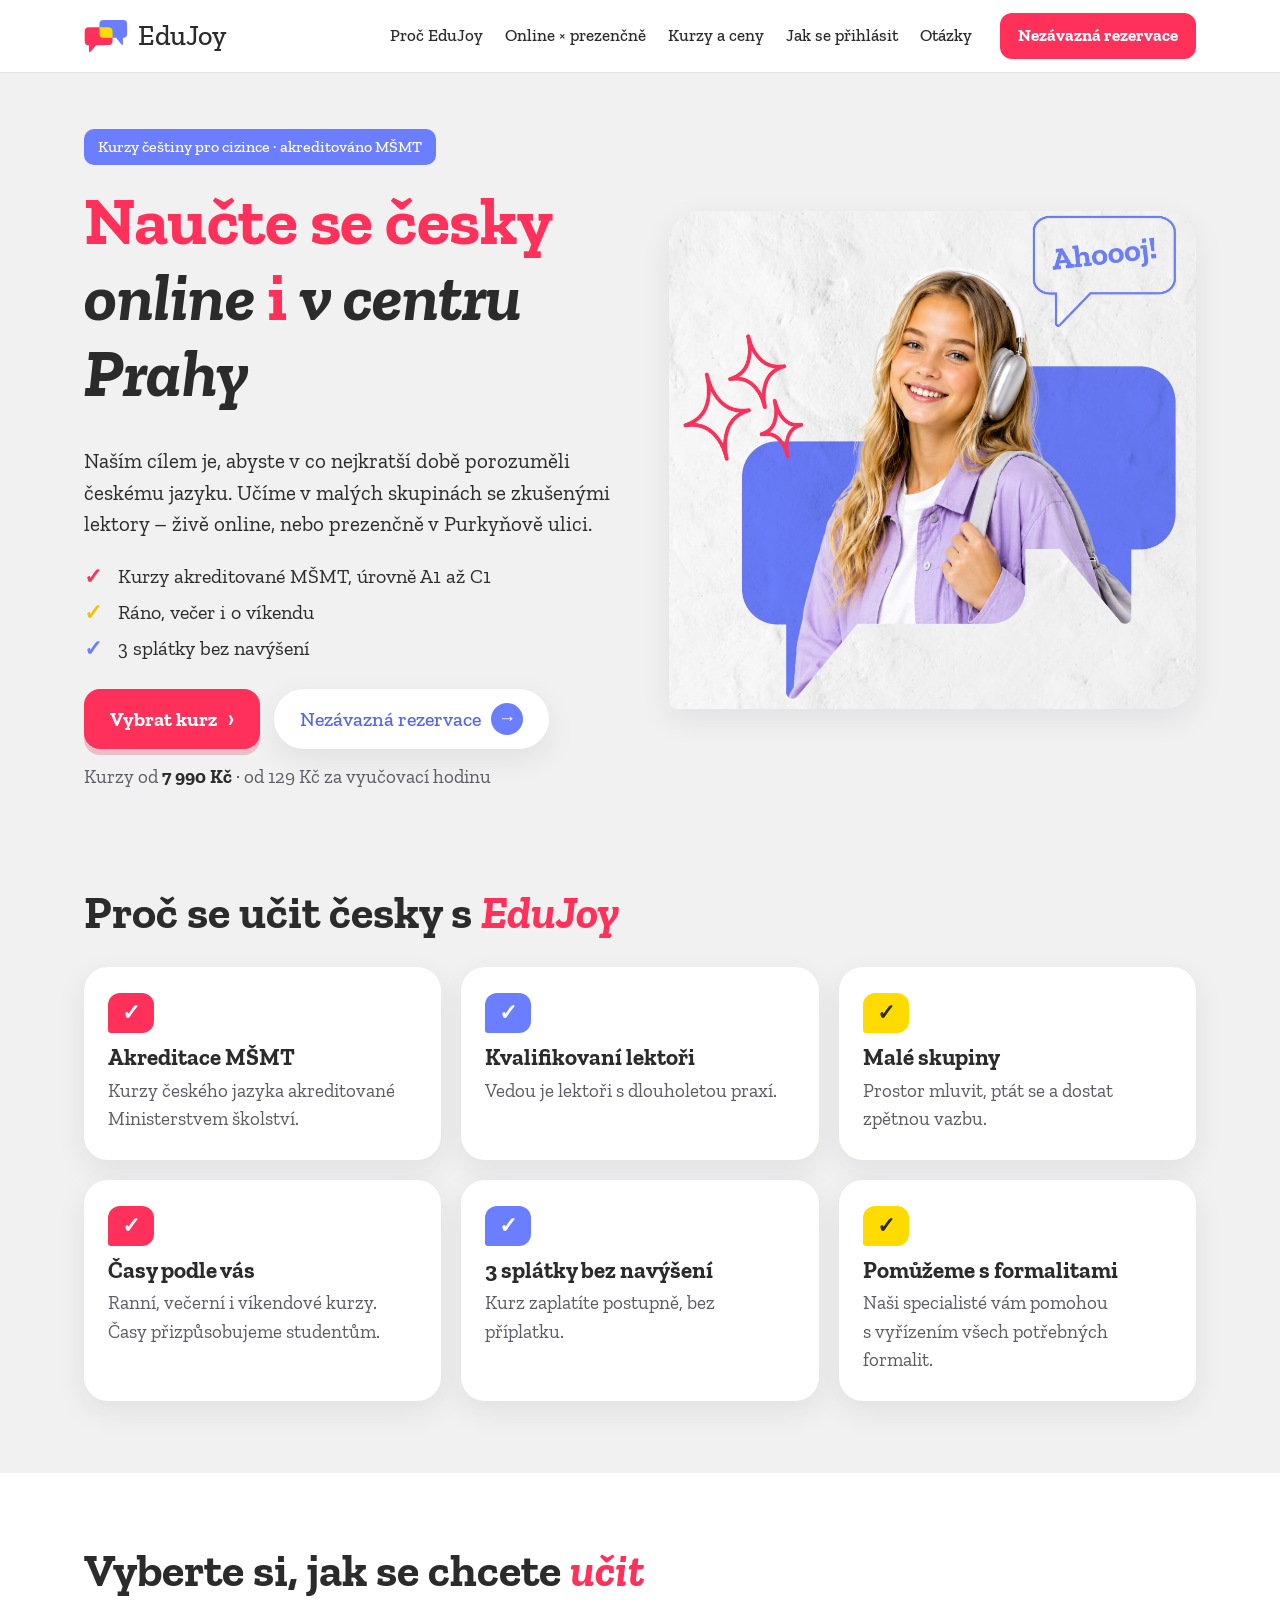
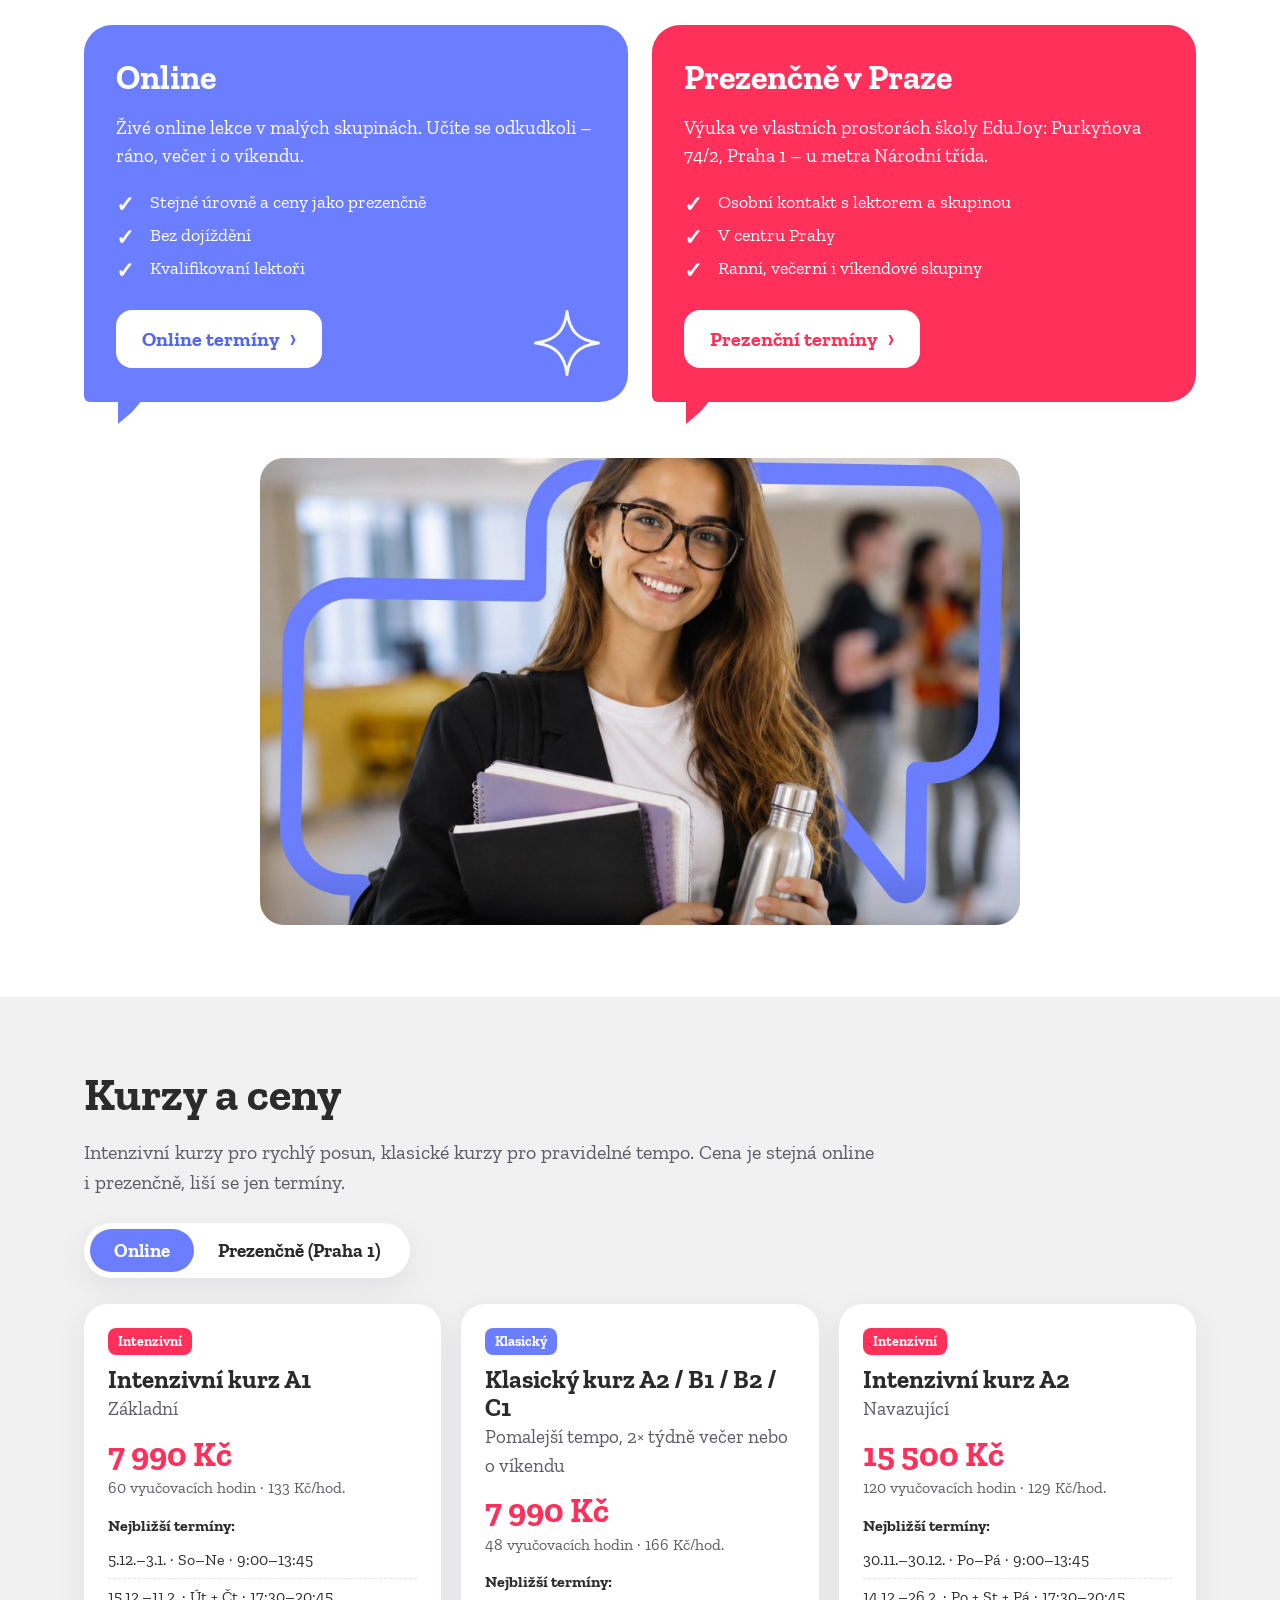
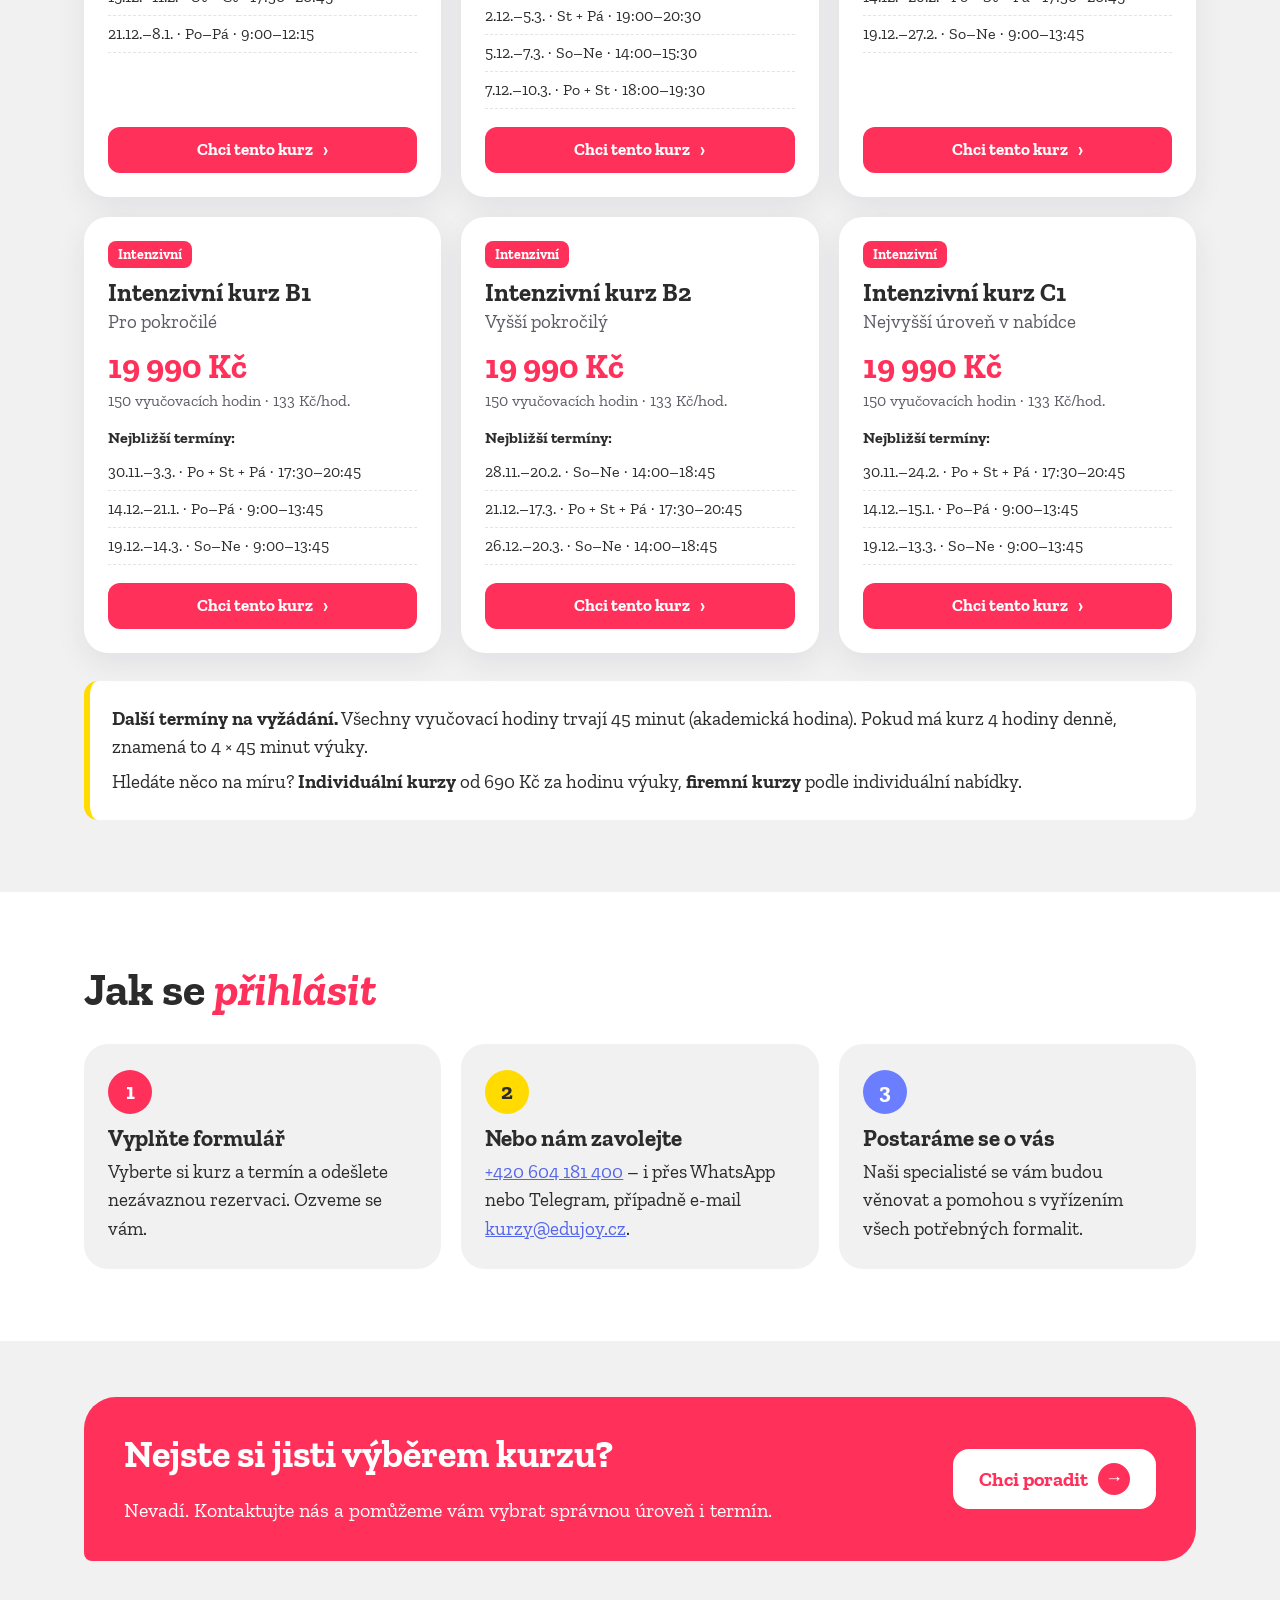
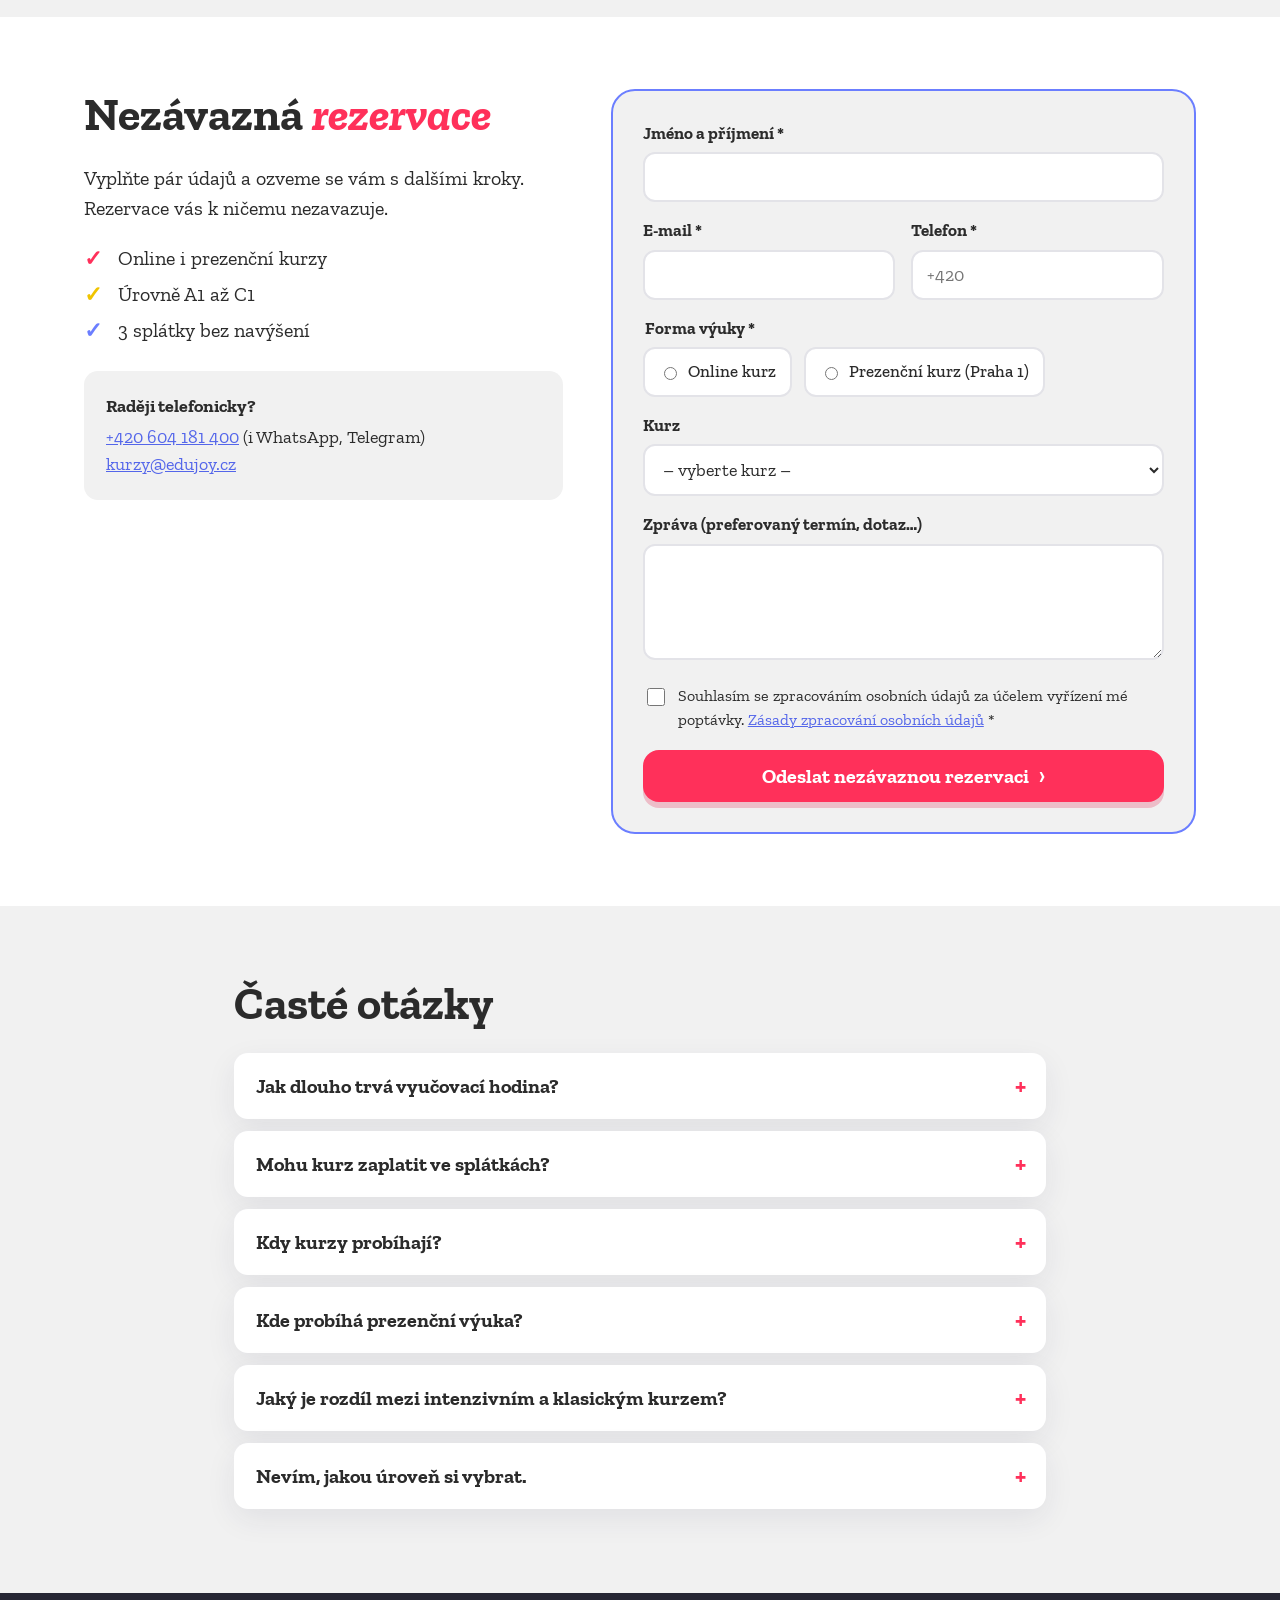
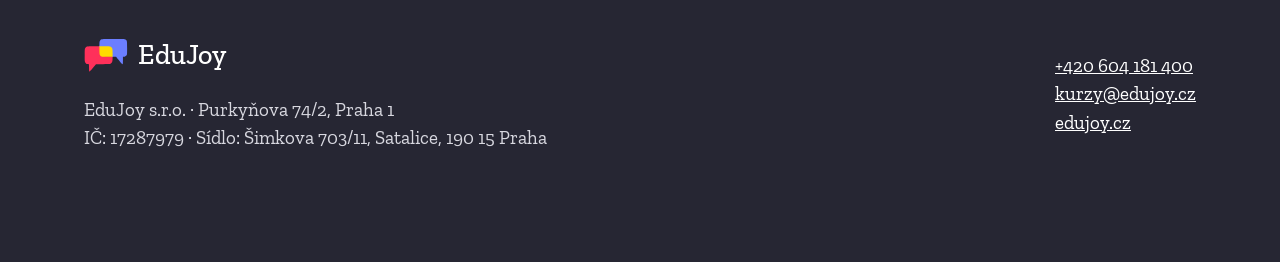
==== index.html @ 68b3cf66 "EduJoy landing page" ====
<!DOCTYPE html>
<html lang="cs">
<head>
<meta charset="utf-8">
<meta name="viewport" content="width=device-width, initial-scale=1">
<title>Kurzy češtiny online i prezenčně v Praze | EduJoy</title>
<meta name="description" content="Placené kurzy českého jazyka pro cizince akreditované MŠMT – online i prezenčně v centru Prahy. Malé skupiny, zkušení lektoři, 3 splátky bez navýšení.">
<link rel="icon" href="assets/img/logo-icon.svg" type="image/svg+xml">
<link rel="stylesheet" href="assets/fonts.css">
<link rel="stylesheet" href="assets/style.css">
</head>
<body>

<header class="header">
  <div class="wrap header__in">
    <a class="logo" href="#top" aria-label="EduJoy – úvod"><img src="assets/img/logo-icon.svg" alt="" width="44" height="36"><span>EduJoy</span></a>
    <nav class="nav" aria-label="Hlavní navigace">
      <a href="#proc">Proč EduJoy</a>
      <a href="#forma">Online × prezenčně</a>
      <a href="#kurzy">Kurzy a ceny</a>
      <a href="#jak">Jak se přihlásit</a>
      <a href="#faq">Otázky</a>
    </nav>
    <a class="btn btn--header" href="#prihlaska">Nezávazná rezervace</a>
  </div>
</header>

<main id="top">
<!-- HERO -->
<section class="hero">
  <div class="wrap hero__in">
    <div class="hero__text">
      <p class="eyebrow">Kurzy češtiny pro cizince · akreditováno MŠMT</p>
      <h1>Naučte se česky <em>online</em> i&nbsp;<em>v&nbsp;centru Prahy</em></h1>
      <p class="lead">Naším cílem je, abyste v&nbsp;co nejkratší době porozuměli českému jazyku. Učíme v&nbsp;malých skupinách se zkušenými lektory – živě online, nebo prezenčně v&nbsp;Purkyňově ulici.</p>
      <ul class="checks">
        <li class="c-red">Kurzy akreditované MŠMT, úrovně A1 až C1</li>
        <li class="c-yellow">Ráno, večer i o víkendu</li>
        <li class="c-blue">3 splátky bez navýšení</li>
      </ul>
      <div class="hero__cta">
        <a class="btn" href="#kurzy">Vybrat kurz <span class="arrow">›</span></a>
        <a class="btn btn--ghost" href="#prihlaska">Nezávazná rezervace <span class="arrow-circle">→</span></a>
      </div>
      <p class="hero__price">Kurzy od <strong>7 990 Kč</strong> · od 129 Kč za vyučovací hodinu</p>
    </div>
    <div class="hero__visual">
      <img src="assets/img/hero-ahoj.jpg" alt="Studentka se sluchátky a bublina s nápisem Ahoooj!" width="1010" height="860">
    </div>
  </div>
</section>

<!-- USP -->
<section id="proc" class="section">
  <div class="wrap">
    <h2 class="h2">Proč se učit česky s&nbsp;<em>EduJoy</em></h2>
    <div class="usp">
      <div class="usp__item"><span class="usp__ico ico-red">✓</span><h3>Akreditace MŠMT</h3><p>Kurzy českého jazyka akreditované Ministerstvem školství.</p></div>
      <div class="usp__item"><span class="usp__ico ico-blue">✓</span><h3>Kvalifikovaní lektoři</h3><p>Vedou je lektoři s&nbsp;dlouholetou praxí.</p></div>
      <div class="usp__item"><span class="usp__ico ico-yellow">✓</span><h3>Malé skupiny</h3><p>Prostor mluvit, ptát se a&nbsp;dostat zpětnou vazbu.</p></div>
      <div class="usp__item"><span class="usp__ico ico-red">✓</span><h3>Časy podle vás</h3><p>Ranní, večerní i víkendové kurzy. Časy přizpůsobujeme studentům.</p></div>
      <div class="usp__item"><span class="usp__ico ico-blue">✓</span><h3>3 splátky bez navýšení</h3><p>Kurz zaplatíte postupně, bez příplatku.</p></div>
      <div class="usp__item"><span class="usp__ico ico-yellow">✓</span><h3>Pomůžeme s&nbsp;formalitami</h3><p>Naši specialisté vám pomohou s&nbsp;vyřízením všech potřebných formalit.</p></div>
    </div>
  </div>
</section>

<!-- FORMA -->
<section id="forma" class="section section--white">
  <div class="wrap">
    <h2 class="h2">Vyberte si, jak se chcete <em>učit</em></h2>
    <div class="formats">
      <div class="format format--blue">
        <img class="sparkle" src="assets/img/sparkle.svg" alt="">
        <h3>Online</h3>
        <p>Živé online lekce v&nbsp;malých skupinách. Učíte se odkudkoli – ráno, večer i&nbsp;o&nbsp;víkendu.</p>
        <ul class="checks checks--light">
          <li>Stejné úrovně a ceny jako prezenčně</li>
          <li>Bez dojíždění</li>
          <li>Kvalifikovaní lektoři</li>
        </ul>
        <a class="btn btn--white" href="#kurzy" data-tab="online">Online termíny <span class="arrow">›</span></a>
      </div>
      <div class="format format--red">
        <h3>Prezenčně v&nbsp;Praze</h3>
        <p>Výuka ve vlastních prostorách školy EduJoy: Purkyňova 74/2, Praha 1 – u&nbsp;metra Národní třída.</p>
        <ul class="checks checks--light">
          <li>Osobní kontakt s&nbsp;lektorem a&nbsp;skupinou</li>
          <li>V&nbsp;centru Prahy</li>
          <li>Ranní, večerní i víkendové skupiny</li>
        </ul>
        <a class="btn btn--white btn--white-red" href="#kurzy" data-tab="prezencni">Prezenční termíny <span class="arrow">›</span></a>
      </div>
    </div>
    <figure class="student">
      <img src="assets/img/student.jpg" alt="Usměvavá studentka s&nbsp;knihami" width="1000" height="615" loading="lazy">
    </figure>
  </div>
</section>

<!-- KURZY -->
<section id="kurzy" class="section">
  <div class="wrap">
    <h2 class="h2">Kurzy a ceny</h2>
    <p class="section__lead">Intenzivní kurzy pro rychlý posun, klasické kurzy pro pravidelné tempo. Cena je stejná online i&nbsp;prezenčně, liší se jen termíny.</p>
    <div class="tabs" role="tablist" aria-label="Forma výuky">
      <button class="tab is-active" role="tab" aria-selected="true" aria-controls="panel-online" id="tab-online" data-tab="online">Online</button>
      <button class="tab" role="tab" aria-selected="false" aria-controls="panel-prezencni" id="tab-prezencni" data-tab="prezencni">Prezenčně (Praha 1)</button>
    </div>
    <div class="panel" id="panel-online" role="tabpanel" aria-labelledby="tab-online">
      <h3 class="panel__title">Online kurzy</h3>
      <div class="courses">
<article class="course">
  <span class="tag tag--red">Intenzivní</span><h3>Intenzivní kurz A1</h3><p class="course__sub">Základní</p>
  <p class="course__price"><strong>7 990 Kč</strong> <span>60 vyučovacích hodin · 133 Kč/hod.</span></p>
  <p class="course__label">Nejbližší termíny:</p><ul class="dates"><li>5.12.–3.1. · So–Ne · 9:00–13:45</li><li>15.12.–11.2. · Út + Čt · 17:30–20:45</li><li>21.12.–8.1. · Po–Pá · 9:00–12:15</li></ul>
  <a class="btn btn--small" href="#prihlaska" data-course="Intenzivní kurz A1 (online)" data-format="online">Chci tento kurz <span class="arrow">›</span></a>
</article>
<article class="course">
  <span class="tag tag--blue">Klasický</span><h3>Klasický kurz A2 / B1 / B2 / C1</h3><p class="course__sub">Pomalejší tempo, 2× týdně večer nebo o víkendu</p>
  <p class="course__price"><strong>7 990 Kč</strong> <span>48 vyučovacích hodin · 166 Kč/hod.</span></p>
  <p class="course__label">Nejbližší termíny:</p><ul class="dates"><li>2.12.–5.3. · St + Pá · 19:00–20:30</li><li>5.12.–7.3. · So–Ne · 14:00–15:30</li><li>7.12.–10.3. · Po + St · 18:00–19:30</li></ul>
  <a class="btn btn--small" href="#prihlaska" data-course="Klasický kurz A2 / B1 / B2 / C1 (online)" data-format="online">Chci tento kurz <span class="arrow">›</span></a>
</article>
<article class="course">
  <span class="tag tag--red">Intenzivní</span><h3>Intenzivní kurz A2</h3><p class="course__sub">Navazující</p>
  <p class="course__price"><strong>15 500 Kč</strong> <span>120 vyučovacích hodin · 129 Kč/hod.</span></p>
  <p class="course__label">Nejbližší termíny:</p><ul class="dates"><li>30.11.–30.12. · Po–Pá · 9:00–13:45</li><li>14.12.–26.2. · Po + St + Pá · 17:30–20:45</li><li>19.12.–27.2. · So–Ne · 9:00–13:45</li></ul>
  <a class="btn btn--small" href="#prihlaska" data-course="Intenzivní kurz A2 (online)" data-format="online">Chci tento kurz <span class="arrow">›</span></a>
</article>
<article class="course">
  <span class="tag tag--red">Intenzivní</span><h3>Intenzivní kurz B1</h3><p class="course__sub">Pro pokročilé</p>
  <p class="course__price"><strong>19 990 Kč</strong> <span>150 vyučovacích hodin · 133 Kč/hod.</span></p>
  <p class="course__label">Nejbližší termíny:</p><ul class="dates"><li>30.11.–3.3. · Po + St + Pá · 17:30–20:45</li><li>14.12.–21.1. · Po–Pá · 9:00–13:45</li><li>19.12.–14.3. · So–Ne · 9:00–13:45</li></ul>
  <a class="btn btn--small" href="#prihlaska" data-course="Intenzivní kurz B1 (online)" data-format="online">Chci tento kurz <span class="arrow">›</span></a>
</article>
<article class="course">
  <span class="tag tag--red">Intenzivní</span><h3>Intenzivní kurz B2</h3><p class="course__sub">Vyšší pokročilý</p>
  <p class="course__price"><strong>19 990 Kč</strong> <span>150 vyučovacích hodin · 133 Kč/hod.</span></p>
  <p class="course__label">Nejbližší termíny:</p><ul class="dates"><li>28.11.–20.2. · So–Ne · 14:00–18:45</li><li>21.12.–17.3. · Po + St + Pá · 17:30–20:45</li><li>26.12.–20.3. · So–Ne · 14:00–18:45</li></ul>
  <a class="btn btn--small" href="#prihlaska" data-course="Intenzivní kurz B2 (online)" data-format="online">Chci tento kurz <span class="arrow">›</span></a>
</article>
<article class="course">
  <span class="tag tag--red">Intenzivní</span><h3>Intenzivní kurz C1</h3><p class="course__sub">Nejvyšší úroveň v nabídce</p>
  <p class="course__price"><strong>19 990 Kč</strong> <span>150 vyučovacích hodin · 133 Kč/hod.</span></p>
  <p class="course__label">Nejbližší termíny:</p><ul class="dates"><li>30.11.–24.2. · Po + St + Pá · 17:30–20:45</li><li>14.12.–15.1. · Po–Pá · 9:00–13:45</li><li>19.12.–13.3. · So–Ne · 9:00–13:45</li></ul>
  <a class="btn btn--small" href="#prihlaska" data-course="Intenzivní kurz C1 (online)" data-format="online">Chci tento kurz <span class="arrow">›</span></a>
</article>
      </div>
    </div>
    <div class="panel" id="panel-prezencni" role="tabpanel" aria-labelledby="tab-prezencni">
      <h3 class="panel__title">Prezenční kurzy · Purkyňova 74/2, Praha 1</h3>
      <div class="courses">
<article class="course">
  <span class="tag tag--red">Intenzivní</span><h3>Intenzivní kurz A1</h3><p class="course__sub">Základní</p>
  <p class="course__price"><strong>7 990 Kč</strong> <span>60 vyučovacích hodin · 133 Kč/hod.</span></p>
  <p class="course__label">Nejbližší termíny:</p><ul class="dates"><li>5.12.–3.1. · So–Ne · 9:00–13:45</li><li>15.12.–9.2. · Út + Čt · 17:30–20:45</li><li>21.12.–8.1. · Po–Pá · 9:00–12:15</li></ul>
  <a class="btn btn--small" href="#prihlaska" data-course="Intenzivní kurz A1 (prezenčně)" data-format="prezencni">Chci tento kurz <span class="arrow">›</span></a>
</article>
<article class="course">
  <span class="tag tag--blue">Klasický</span><h3>Klasický kurz A2 / B1 / B2 / C1</h3><p class="course__sub">Pomalejší tempo, 2× týdně večer nebo o víkendu</p>
  <p class="course__price"><strong>7 990 Kč</strong> <span>48 vyučovacích hodin · 166 Kč/hod.</span></p>
  <p class="course__label">Nejbližší termíny:</p><ul class="dates"><li>2.12.–5.3. · St + Pá · 19:00–20:30</li><li>5.12.–7.3. · So–Ne · 14:00–15:30</li><li>7.12.–10.3. · Po + St · 18:00–19:30</li></ul>
  <a class="btn btn--small" href="#prihlaska" data-course="Klasický kurz A2 / B1 / B2 / C1 (prezenčně)" data-format="prezencni">Chci tento kurz <span class="arrow">›</span></a>
</article>
<article class="course">
  <span class="tag tag--red">Intenzivní</span><h3>Intenzivní kurz A2</h3><p class="course__sub">Navazující</p>
  <p class="course__price"><strong>15 500 Kč</strong> <span>120 vyučovacích hodin · 129 Kč/hod.</span></p>
  <p class="course__label">Nejbližší termíny:</p><ul class="dates"><li>5.12.–7.2. · So–Ne · 14:00–18:45</li><li>14.12.–13.1. · Po–Pá · 9:00–13:45</li><li>21.12.–3.3. · Po + St + Pá · 17:30–20:45</li></ul>
  <a class="btn btn--small" href="#prihlaska" data-course="Intenzivní kurz A2 (prezenčně)" data-format="prezencni">Chci tento kurz <span class="arrow">›</span></a>
</article>
<article class="course">
  <span class="tag tag--red">Intenzivní</span><h3>Intenzivní kurz B1</h3><p class="course__sub">Pro pokročilé</p>
  <p class="course__price"><strong>19 990 Kč</strong> <span>150 vyučovacích hodin · 133 Kč/hod.</span></p>
  <p class="course__label">Nejbližší termíny:</p><ul class="dates"><li>7.12.–8.3. · Po + St + Pá · 17:30–20:45</li><li>7.12.–13.1. · Po–Pá · 9:00–13:45</li><li>12.12.–6.3. · So–Ne · 14:00–18:45</li></ul>
  <a class="btn btn--small" href="#prihlaska" data-course="Intenzivní kurz B1 (prezenčně)" data-format="prezencni">Chci tento kurz <span class="arrow">›</span></a>
</article>
<article class="course">
  <span class="tag tag--red">Intenzivní</span><h3>Intenzivní kurz B2</h3><p class="course__sub">Vyšší pokročilý</p>
  <p class="course__price"><strong>19 990 Kč</strong> <span>150 vyučovacích hodin · 133 Kč/hod.</span></p>
  <p class="course__label">Nejbližší termíny:</p><ul class="dates"><li>28.11.–20.2. · So–Ne · 14:00–18:45</li><li>21.12.–17.3. · Po + St + Pá · 17:30–20:45</li><li>26.12.–20.3. · So–Ne · 14:00–18:45</li></ul>
  <a class="btn btn--small" href="#prihlaska" data-course="Intenzivní kurz B2 (prezenčně)" data-format="prezencni">Chci tento kurz <span class="arrow">›</span></a>
</article>
<article class="course">
  <span class="tag tag--red">Intenzivní</span><h3>Intenzivní kurz C1</h3><p class="course__sub">Nejvyšší úroveň v nabídce</p>
  <p class="course__price"><strong>19 990 Kč</strong> <span>150 vyučovacích hodin · 133 Kč/hod.</span></p>
  <p class="course__label">Nejbližší termíny:</p><ul class="dates"><li>14.12.–15.1. · Po–Pá · 9:00–13:45</li><li>14.12.–10.3. · Po + St + Pá · 17:30–20:45</li><li>19.12.–13.3. · So–Ne · 14:00–18:45</li></ul>
  <a class="btn btn--small" href="#prihlaska" data-course="Intenzivní kurz C1 (prezenčně)" data-format="prezencni">Chci tento kurz <span class="arrow">›</span></a>
</article>
      </div>
    </div>
    <div class="notes">
      <p><strong>Další termíny na vyžádání.</strong> Všechny vyučovací hodiny trvají 45&nbsp;minut (akademická hodina). Pokud má kurz 4&nbsp;hodiny denně, znamená to 4&nbsp;×&nbsp;45&nbsp;minut výuky.</p>
      <p>Hledáte něco na míru? <strong>Individuální kurzy</strong> od 690&nbsp;Kč za hodinu výuky, <strong>firemní kurzy</strong> podle individuální nabídky.</p>
    </div>
  </div>
</section>

<!-- JAK -->
<section id="jak" class="section section--white">
  <div class="wrap">
    <h2 class="h2">Jak se <em>přihlásit</em></h2>
    <ol class="steps">
      <li><span class="steps__n">1</span><h3>Vyplňte formulář</h3><p>Vyberte si kurz a&nbsp;termín a&nbsp;odešlete nezávaznou rezervaci. Ozveme se vám.</p></li>
      <li><span class="steps__n">2</span><h3>Nebo nám zavolejte</h3><p><a href="tel:+420604181400">+420 604 181 400</a> – i&nbsp;přes WhatsApp nebo Telegram, případně e-mail <a href="mailto:kurzy@edujoy.cz">kurzy@edujoy.cz</a>.</p></li>
      <li><span class="steps__n">3</span><h3>Postaráme se o&nbsp;vás</h3><p>Naši specialisté se vám budou věnovat a&nbsp;pomohou s&nbsp;vyřízením všech potřebných formalit.</p></li>
    </ol>
  </div>
</section>

<!-- CTA BANNER -->
<section class="section cta-band-wrap">
  <div class="wrap">
    <div class="cta-band">
      <div>
        <h2>Nejste si jisti výběrem kurzu?</h2>
        <p>Nevadí. Kontaktujte nás a&nbsp;pomůžeme vám vybrat správnou úroveň i&nbsp;termín.</p>
      </div>
      <a class="btn btn--white btn--white-red" href="#prihlaska">Chci poradit <span class="arrow-circle arrow-circle--red">→</span></a>
    </div>
  </div>
</section>

<!-- FORM -->
<section id="prihlaska" class="section section--white">
  <div class="wrap form-wrap">
    <div class="form-intro">
      <h2 class="h2">Nezávazná <em>rezervace</em></h2>
      <p>Vyplňte pár údajů a&nbsp;ozveme se vám s&nbsp;dalšími kroky. Rezervace vás k&nbsp;ničemu nezavazuje.</p>
      <ul class="checks">
        <li class="c-red">Online i&nbsp;prezenční kurzy</li>
        <li class="c-yellow">Úrovně A1 až C1</li>
        <li class="c-blue">3 splátky bez navýšení</li>
      </ul>
      <div class="contact-box">
        <p><strong>Raději telefonicky?</strong></p>
        <p><a href="tel:+420604181400">+420 604 181 400</a> (i WhatsApp, Telegram)<br><a href="mailto:kurzy@edujoy.cz">kurzy@edujoy.cz</a></p>
      </div>
    </div>

    <!-- TODO: doplnit action URL formuláře (např. endpoint CRM / Ecomail / Make / PHP skript) a metodu. Nyní se data nikam neodesílají. -->
    <form class="form" id="lead-form" action="#TODO-ACTION-URL" method="post" novalidate>
      <div class="field">
        <label for="f-name">Jméno a příjmení *</label>
        <input id="f-name" name="name" type="text" autocomplete="name" required>
      </div>
      <div class="field-row">
        <div class="field">
          <label for="f-email">E-mail *</label>
          <input id="f-email" name="email" type="email" autocomplete="email" required>
        </div>
        <div class="field">
          <label for="f-phone">Telefon *</label>
          <input id="f-phone" name="phone" type="tel" autocomplete="tel" placeholder="+420" required>
        </div>
      </div>
      <fieldset class="field">
        <legend>Forma výuky *</legend>
        <div class="choice">
          <label class="choice__opt"><input type="radio" name="format" value="online" required> <span>Online kurz</span></label>
          <label class="choice__opt"><input type="radio" name="format" value="prezencni"> <span>Prezenční kurz (Praha 1)</span></label>
        </div>
      </fieldset>
      <div class="field">
        <label for="f-course">Kurz</label>
        <select id="f-course" name="course">
          <option value="">– vyberte kurz –</option>
<option>Intenzivní kurz A1</option>
<option>Intenzivní kurz A2</option>
<option>Intenzivní kurz B1</option>
<option>Intenzivní kurz B2</option>
<option>Intenzivní kurz C1</option>
<option>Klasický kurz A2</option>
<option>Klasický kurz B1</option>
<option>Klasický kurz B2</option>
<option>Klasický kurz C1</option>
<option>Individuální kurz</option>
<option>Ještě nevím – poraďte mi</option>
        </select>
      </div>
      <div class="field">
        <label for="f-msg">Zpráva (preferovaný termín, dotaz…)</label>
        <textarea id="f-msg" name="message" rows="4"></textarea>
      </div>
      <label class="consent"><input type="checkbox" name="gdpr" required> <span>Souhlasím se zpracováním osobních údajů za účelem vyřízení mé poptávky. <a href="#TODO-GDPR-URL">Zásady zpracování osobních údajů</a> *</span></label>
      <p class="form__error" id="form-error" hidden>Vyplňte prosím všechna povinná pole označená hvězdičkou.</p>
      <button class="btn btn--block" type="submit">Odeslat nezávaznou rezervaci <span class="arrow">›</span></button>
    </form>
    <div class="thanks" id="thanks" hidden tabindex="-1">
      <img src="assets/img/logo-icon.svg" alt="" width="64" height="52">
      <h3>Děkujeme, máme to!</h3>
      <p>Vaši rezervaci jsme přijali. Brzy se vám ozveme. Pokud spěcháte, volejte <a href="tel:+420604181400">+420 604 181 400</a>.</p>
    </div>
  </div>
</section>

<!-- FAQ -->
<section id="faq" class="section">
  <div class="wrap faq">
    <h2 class="h2">Časté otázky</h2>
    <details><summary>Jak dlouho trvá vyučovací hodina?</summary><p>Všechny vyučovací hodiny trvají 45 minut (akademická hodina). Pokud má kurz 4 hodiny denně, znamená to 4 × 45 minut výuky.</p></details>
    <details><summary>Mohu kurz zaplatit ve splátkách?</summary><p>Ano, klasické online i prezenční kurzy můžete zaplatit ve 3 splátkách bez navýšení.</p></details>
    <details><summary>Kdy kurzy probíhají?</summary><p>V pracovních dnech ráno a večer, v nabídce jsou také víkendové kurzy. Časy kurzů přizpůsobujeme časovým možnostem studentů.</p></details>
    <details><summary>Kde probíhá prezenční výuka?</summary><p>Ve škole EduJoy na adrese Purkyňova 74/2, Praha 1, u metra Národní třída.</p></details>
    <details><summary>Jaký je rozdíl mezi intenzivním a klasickým kurzem?</summary><p>Intenzivní kurzy mají 60–150 vyučovacích hodin a probíhají několikrát týdně nebo denně. Klasické kurzy mají 48 vyučovacích hodin, dvakrát týdně po 2 hodinách.</p></details>
    <details><summary>Nevím, jakou úroveň si vybrat.</summary><p>Nevadí. Zavolejte nám na +420 604 181 400 nebo vyplňte formulář a my vám s výběrem pomůžeme.</p></details>
  </div>
</section>
</main>

<footer class="footer">
  <div class="wrap footer__in">
    <div>
      <a class="logo logo--light" href="#top"><img src="assets/img/logo-icon.svg" alt="" width="40" height="32"><span>EduJoy</span></a>
      <p>EduJoy s.r.o. · Purkyňova 74/2, Praha 1<br>IČ: 17287979 · Sídlo: Šimkova 703/11, Satalice, 190 15 Praha</p>
    </div>
    <div>
      <p><a href="tel:+420604181400">+420 604 181 400</a><br><a href="mailto:kurzy@edujoy.cz">kurzy@edujoy.cz</a><br><a href="https://edujoy.cz/">edujoy.cz</a></p>
    </div>
  </div>
</footer>

<a class="sticky-cta" href="#prihlaska">Nezávazná rezervace <span class="arrow">›</span></a>

<script src="assets/main.js"></script>
</body>
</html>
---- assets/fonts.css ----
@font-face {
  font-family: 'Zilla Slab';
  font-style: italic;
  font-weight: 700;
  font-display: swap;
  src: url(fonts/zillaslab-6.woff2) format('woff2');
  unicode-range: U+0100-02BA, U+02BD-02C5, U+02C7-02CC, U+02CE-02D7, U+02DD-02FF, U+0304, U+0308, U+0329, U+1D00-1DBF, U+1E00-1E9F, U+1EF2-1EFF, U+2020, U+20A0-20AB, U+20AD-20C4, U+2113, U+2C60-2C7F, U+A720-A7FF;
}

@font-face {
  font-family: 'Zilla Slab';
  font-style: italic;
  font-weight: 700;
  font-display: swap;
  src: url(fonts/zillaslab-7.woff2) format('woff2');
  unicode-range: U+0000-00FF, U+0131, U+0152-0153, U+02BB-02BC, U+02C6, U+02DA, U+02DC, U+0304, U+0308, U+0329, U+2000-206F, U+20AC, U+2122, U+2191, U+2193, U+2212, U+2215, U+FEFF, U+FFFD;
}

@font-face {
  font-family: 'Zilla Slab';
  font-style: normal;
  font-weight: 400;
  font-display: swap;
  src: url(fonts/zillaslab-4.woff2) format('woff2');
  unicode-range: U+0100-02BA, U+02BD-02C5, U+02C7-02CC, U+02CE-02D7, U+02DD-02FF, U+0304, U+0308, U+0329, U+1D00-1DBF, U+1E00-1E9F, U+1EF2-1EFF, U+2020, U+20A0-20AB, U+20AD-20C4, U+2113, U+2C60-2C7F, U+A720-A7FF;
}

@font-face {
  font-family: 'Zilla Slab';
  font-style: normal;
  font-weight: 400;
  font-display: swap;
  src: url(fonts/zillaslab-5.woff2) format('woff2');
  unicode-range: U+0000-00FF, U+0131, U+0152-0153, U+02BB-02BC, U+02C6, U+02DA, U+02DC, U+0304, U+0308, U+0329, U+2000-206F, U+20AC, U+2122, U+2191, U+2193, U+2212, U+2215, U+FEFF, U+FFFD;
}

@font-face {
  font-family: 'Zilla Slab';
  font-style: normal;
  font-weight: 500;
  font-display: swap;
  src: url(fonts/zillaslab-2.woff2) format('woff2');
  unicode-range: U+0100-02BA, U+02BD-02C5, U+02C7-02CC, U+02CE-02D7, U+02DD-02FF, U+0304, U+0308, U+0329, U+1D00-1DBF, U+1E00-1E9F, U+1EF2-1EFF, U+2020, U+20A0-20AB, U+20AD-20C4, U+2113, U+2C60-2C7F, U+A720-A7FF;
}

@font-face {
  font-family: 'Zilla Slab';
  font-style: normal;
  font-weight: 500;
  font-display: swap;
  src: url(fonts/zillaslab-3.woff2) format('woff2');
  unicode-range: U+0000-00FF, U+0131, U+0152-0153, U+02BB-02BC, U+02C6, U+02DA, U+02DC, U+0304, U+0308, U+0329, U+2000-206F, U+20AC, U+2122, U+2191, U+2193, U+2212, U+2215, U+FEFF, U+FFFD;
}

@font-face {
  font-family: 'Zilla Slab';
  font-style: normal;
  font-weight: 700;
  font-display: swap;
  src: url(fonts/zillaslab-0.woff2) format('woff2');
  unicode-range: U+0100-02BA, U+02BD-02C5, U+02C7-02CC, U+02CE-02D7, U+02DD-02FF, U+0304, U+0308, U+0329, U+1D00-1DBF, U+1E00-1E9F, U+1EF2-1EFF, U+2020, U+20A0-20AB, U+20AD-20C4, U+2113, U+2C60-2C7F, U+A720-A7FF;
}

@font-face {
  font-family: 'Zilla Slab';
  font-style: normal;
  font-weight: 700;
  font-display: swap;
  src: url(fonts/zillaslab-1.woff2) format('woff2');
  unicode-range: U+0000-00FF, U+0131, U+0152-0153, U+02BB-02BC, U+02C6, U+02DA, U+02DC, U+0304, U+0308, U+0329, U+2000-206F, U+20AC, U+2122, U+2191, U+2193, U+2212, U+2215, U+FEFF, U+FFFD;
}
---- assets/style.css ----
:root{
  --red:#ff305a; --red-d:#e0234b; --blue:#6b7eff; --blue-d:#5466ea; --yellow:#ffdb00;
  --ink:#2b2b2b; --muted:#5c5c66; --paper:#f1f1f1; --white:#fff; --line:#e3e3e8;
  --r:24px; --r-s:14px; --shadow:0 10px 30px rgba(40,40,80,.08);
  --font:"Zilla Slab", Georgia, "Times New Roman", serif;
}
*{box-sizing:border-box}
html{scroll-behavior:smooth;scroll-padding-top:84px}
body{margin:0;font-family:var(--font);font-size:19px;line-height:1.5;color:var(--ink);
  background:var(--paper)}
img{max-width:100%;height:auto;display:block}
a{color:var(--blue-d)}
.wrap{max-width:1160px;margin:0 auto;padding:0 24px}
h1,h2,h3{line-height:1.12;margin:0 0 .5em}
em{font-style:italic;font-weight:700}

/* header */
.header{position:sticky;top:0;z-index:20;background:rgba(255,255,255,.94);backdrop-filter:blur(6px);border-bottom:1px solid var(--line)}
.header__in{display:flex;align-items:center;gap:28px;height:72px}
.logo{display:flex;align-items:center;gap:10px;text-decoration:none;color:var(--ink);font-size:28px;font-weight:500;letter-spacing:-.3px}
.logo img{width:44px;height:auto}
.nav{display:flex;gap:22px;margin-left:auto}
.nav a{color:var(--ink);text-decoration:none;font-weight:500;font-size:17px}
.nav a:hover{color:var(--red)}

/* buttons */
.btn{display:inline-flex;align-items:center;gap:10px;justify-content:center;background:var(--red);color:#fff;text-decoration:none;
  font-family:inherit;font-weight:700;font-size:20px;padding:14px 26px;border-radius:16px;border:0;cursor:pointer;
  box-shadow:0 6px 0 rgba(224,35,75,.25);transition:transform .15s, background .15s}
.btn:hover{background:var(--red-d);transform:translateY(-1px)}
.btn--header{font-size:17px;padding:10px 18px;border-radius:12px;box-shadow:none}
.btn--ghost{background:#fff;color:var(--blue-d);border-radius:999px;box-shadow:var(--shadow);font-weight:500}
.btn--ghost:hover{background:#fff;color:var(--blue)}
.arrow-circle{display:inline-grid;place-items:center;width:32px;height:32px;border-radius:50%;background:var(--blue);color:#fff;font-size:18px}
.arrow-circle--red{background:var(--red)}
.btn--white{background:#fff;color:var(--blue-d);box-shadow:none}
.btn--white:hover{background:#fff;color:var(--ink)}
.btn--white-red{color:var(--red)}
.btn--small{font-size:17px;padding:10px 18px;border-radius:12px;box-shadow:none;margin-top:auto}
.btn--block{width:100%}

/* hero */
.hero{padding:56px 0 24px;overflow:hidden}
.hero__in{display:grid;grid-template-columns:1.05fr 1fr;gap:32px;align-items:center}
.eyebrow{display:inline-block;background:var(--blue);color:#fff;font-weight:500;font-size:16px;padding:6px 14px;border-radius:10px;margin:0 0 18px}
.hero h1{font-size:clamp(40px,5.4vw,68px);color:var(--red);font-weight:700;letter-spacing:-.5px}
.hero h1 em{color:var(--ink)}
.lead{font-size:21px;color:var(--ink);max-width:36em}
.hero__cta{display:flex;flex-wrap:wrap;gap:14px;margin:26px 0 14px}
.hero__price{color:var(--muted);margin:0}
.hero__price strong{color:var(--ink)}
.hero__visual img{width:100%;border-radius:32px 32px 32px 8px;box-shadow:var(--shadow)}

/* checks */
.checks{list-style:none;padding:0;margin:18px 0 0}
.checks li{position:relative;padding-left:34px;margin:6px 0;font-size:20px}
.checks li::before{content:"✓";position:absolute;left:0;top:-1px;font-weight:700;font-size:22px;color:var(--red)}
.checks .c-yellow::before{color:#f0c400}
.checks .c-blue::before{color:var(--blue)}
.checks--light li{font-size:18px}
.checks--light li::before{color:#fff}

/* sections */
.section{padding:72px 0}
.section--white{background:#fff}
.h2{font-size:clamp(32px,3.6vw,46px);color:var(--ink);font-weight:700}
.h2 em{color:var(--red)}
.section__lead{font-size:20px;color:var(--muted);max-width:42em;margin:-6px 0 26px}

/* usp */
.usp{display:grid;grid-template-columns:repeat(3,1fr);gap:20px;margin-top:28px}
.usp__item{background:#fff;border-radius:var(--r);padding:26px 24px;box-shadow:var(--shadow);position:relative}
.usp__item h3{font-size:23px;margin:12px 0 6px}
.usp__item p{margin:0;color:var(--muted)}
.usp__ico{display:inline-grid;place-items:center;width:46px;height:40px;border-radius:12px 12px 12px 3px;color:#fff;font-weight:700;font-size:22px}
.ico-red{background:var(--red)} .ico-blue{background:var(--blue)} .ico-yellow{background:var(--yellow);color:var(--ink)}

/* formats */
.formats{display:grid;grid-template-columns:1fr 1fr;gap:24px;margin-top:28px}
.format{position:relative;border-radius:28px 28px 28px 6px;padding:34px 32px;color:#fff}
.format h3{font-size:34px}
.format p{font-size:19px;margin:0 0 6px}
.format .btn{margin-top:22px}
.format--blue{background:var(--blue)}
.format--red{background:var(--red)}
.format--red::after,.format--blue::after{content:"";position:absolute;left:34px;bottom:-22px;border:12px solid transparent;border-top:14px solid var(--blue);border-left:14px solid var(--blue)}
.format--red::after{border-top-color:var(--red);border-left-color:var(--red)}
.sparkle{position:absolute;right:26px;bottom:24px;width:70px;opacity:.95;filter:brightness(0) invert(1)}
.student{margin:56px auto 0;max-width:760px}
.student img{border-radius:var(--r)}

/* tabs & courses */
.tabs{display:inline-flex;background:#fff;border-radius:999px;padding:6px;box-shadow:var(--shadow);margin-bottom:26px}
.tab{font-family:inherit;font-size:19px;font-weight:700;border:0;background:transparent;color:var(--ink);padding:10px 24px;border-radius:999px;cursor:pointer}
.tab.is-active{background:var(--blue);color:#fff}
.js .panel{display:none}
.js .panel.is-active{display:block}
.js .panel__title{position:absolute;left:-9999px}
.panel__title{font-size:26px;margin:10px 0 18px}
.panel + .panel{margin-top:36px}
.js .panel + .panel{margin-top:0}
.courses{display:grid;grid-template-columns:repeat(3,1fr);gap:20px}
.course{background:#fff;border-radius:var(--r);padding:24px;box-shadow:var(--shadow);display:flex;flex-direction:column;position:relative}
.course h3{font-size:25px;margin:10px 0 2px}
.course__sub{margin:0 0 12px;color:var(--muted)}
.course__price{margin:0 0 12px}
.course__price strong{display:block;font-size:34px;color:var(--red);line-height:1.1}
.course__price span{font-size:16px;color:var(--muted)}
.course__label{font-weight:700;font-size:16px;margin:0 0 4px}
.dates{list-style:none;margin:0 0 18px;padding:0;font-size:16px}
.dates li{padding:6px 0;border-bottom:1px dashed var(--line)}
.tag{align-self:flex-start;font-size:14px;font-weight:700;color:#fff;padding:3px 10px;border-radius:8px}
.tag--red{background:var(--red)} .tag--blue{background:var(--blue)}
.notes{margin-top:28px;background:#fff;border-left:6px solid var(--yellow);border-radius:var(--r-s);padding:18px 22px}
.notes p{margin:6px 0}

/* steps */
.steps{list-style:none;padding:0;margin:28px 0 0;display:grid;grid-template-columns:repeat(3,1fr);gap:20px;counter-reset:s}
.steps li{background:var(--paper);border-radius:var(--r);padding:26px 24px}
.steps h3{font-size:23px;margin:12px 0 6px}
.steps p{margin:0}
.steps__n{display:inline-grid;place-items:center;width:44px;height:44px;border-radius:50%;background:var(--red);color:#fff;font-weight:700;font-size:22px}
.steps li:nth-child(2) .steps__n{background:var(--yellow);color:var(--ink)}
.steps li:nth-child(3) .steps__n{background:var(--blue)}

/* cta band */
.cta-band-wrap{padding:56px 0}
.cta-band{display:flex;align-items:center;justify-content:space-between;gap:24px;background:var(--red);color:#fff;border-radius:32px 32px 32px 8px;padding:36px 40px;position:relative}
.cta-band h2{font-size:clamp(28px,3vw,38px)}
.cta-band p{margin:0;font-size:20px}

/* form */
.form-wrap{display:grid;grid-template-columns:.9fr 1.1fr;gap:48px;align-items:start}
.form-intro p{font-size:20px}
.contact-box{margin-top:26px;background:var(--paper);border-radius:var(--r-s);padding:18px 22px}
.contact-box p{margin:4px 0;font-size:18px}
.form{background:var(--paper);border-radius:var(--r);padding:30px;border:2px solid var(--blue)}
.field{margin:0 0 16px;border:0;padding:0}
.field-row{display:grid;grid-template-columns:1fr 1fr;gap:16px}
label,legend{display:block;font-weight:700;font-size:17px;margin-bottom:6px}
input[type=text],input[type=email],input[type=tel],select,textarea{width:100%;font-family:inherit;font-size:18px;padding:12px 14px;border:2px solid var(--line);border-radius:12px;background:#fff;color:var(--ink)}
input:focus,select:focus,textarea:focus{outline:none;border-color:var(--blue)}
.choice{display:flex;gap:12px;flex-wrap:wrap}
.choice__opt{display:flex;align-items:center;gap:8px;background:#fff;border:2px solid var(--line);border-radius:12px;padding:10px 14px;font-weight:500;cursor:pointer;margin:0}
.choice__opt:has(input:checked){border-color:var(--blue);background:#eef0ff}
.consent{display:flex;gap:10px;align-items:flex-start;font-weight:400;font-size:16px;margin:4px 0 18px}
.consent input{margin-top:4px;width:18px;height:18px;flex:none}
.is-invalid{border-color:var(--red)!important}
.form__error{color:var(--red-d);font-weight:700;margin:0 0 12px}
.thanks{background:#eef0ff;border:2px solid var(--blue);border-radius:var(--r);padding:40px 30px;text-align:center}
.thanks img{margin:0 auto 12px}
.thanks h3{font-size:32px;color:var(--red)}

/* faq */
.faq{max-width:860px}
details{background:#fff;border-radius:var(--r-s);margin:12px 0;box-shadow:var(--shadow)}
summary{cursor:pointer;font-weight:700;font-size:20px;padding:18px 22px;list-style:none;position:relative;padding-right:52px}
summary::-webkit-details-marker{display:none}
summary::after{content:"+";position:absolute;right:20px;top:12px;font-size:28px;color:var(--red)}
details[open] summary::after{content:"–"}
details p{margin:0;padding:0 22px 18px;color:var(--muted)}

/* footer */
.footer{background:#262633;color:#d8d8e0;padding:40px 0 90px}
.footer__in{display:flex;justify-content:space-between;gap:24px;flex-wrap:wrap}
.footer a{color:#fff}
.logo--light{color:#fff;margin-bottom:10px}
.sticky-cta{display:none}

/* responsive */
@media (max-width:980px){
  .nav{display:none}
  .btn--header{margin-left:auto}
  .hero__in{grid-template-columns:1fr}
  .hero__visual{max-width:520px;margin:0 auto}
  .usp,.courses,.steps{grid-template-columns:1fr 1fr}
  .form-wrap{grid-template-columns:1fr}
}
@media (max-width:640px){
  body{font-size:18px}
  .wrap{padding:0 18px}
  .header__in{height:62px}
  .logo{font-size:24px} .logo img{width:38px}
  .btn--header{display:none}
  .hero{padding:32px 0 8px}
  .section{padding:52px 0}
  .usp,.courses,.steps,.formats,.field-row{grid-template-columns:1fr}
  .tabs{display:flex}
  .tab{flex:1;padding:10px 8px;font-size:17px}
  .cta-band{flex-direction:column;align-items:flex-start;padding:28px 24px}
  .form{padding:22px 18px}
  .sticky-cta{display:flex;position:fixed;left:12px;right:12px;bottom:12px;z-index:30;justify-content:center;gap:8px;background:var(--red);color:#fff;
    font-weight:700;font-size:19px;text-decoration:none;padding:14px;border-radius:16px;box-shadow:0 8px 24px rgba(224,35,75,.35)}
}

.choice.is-invalid .choice__opt{border-color:var(--red)}
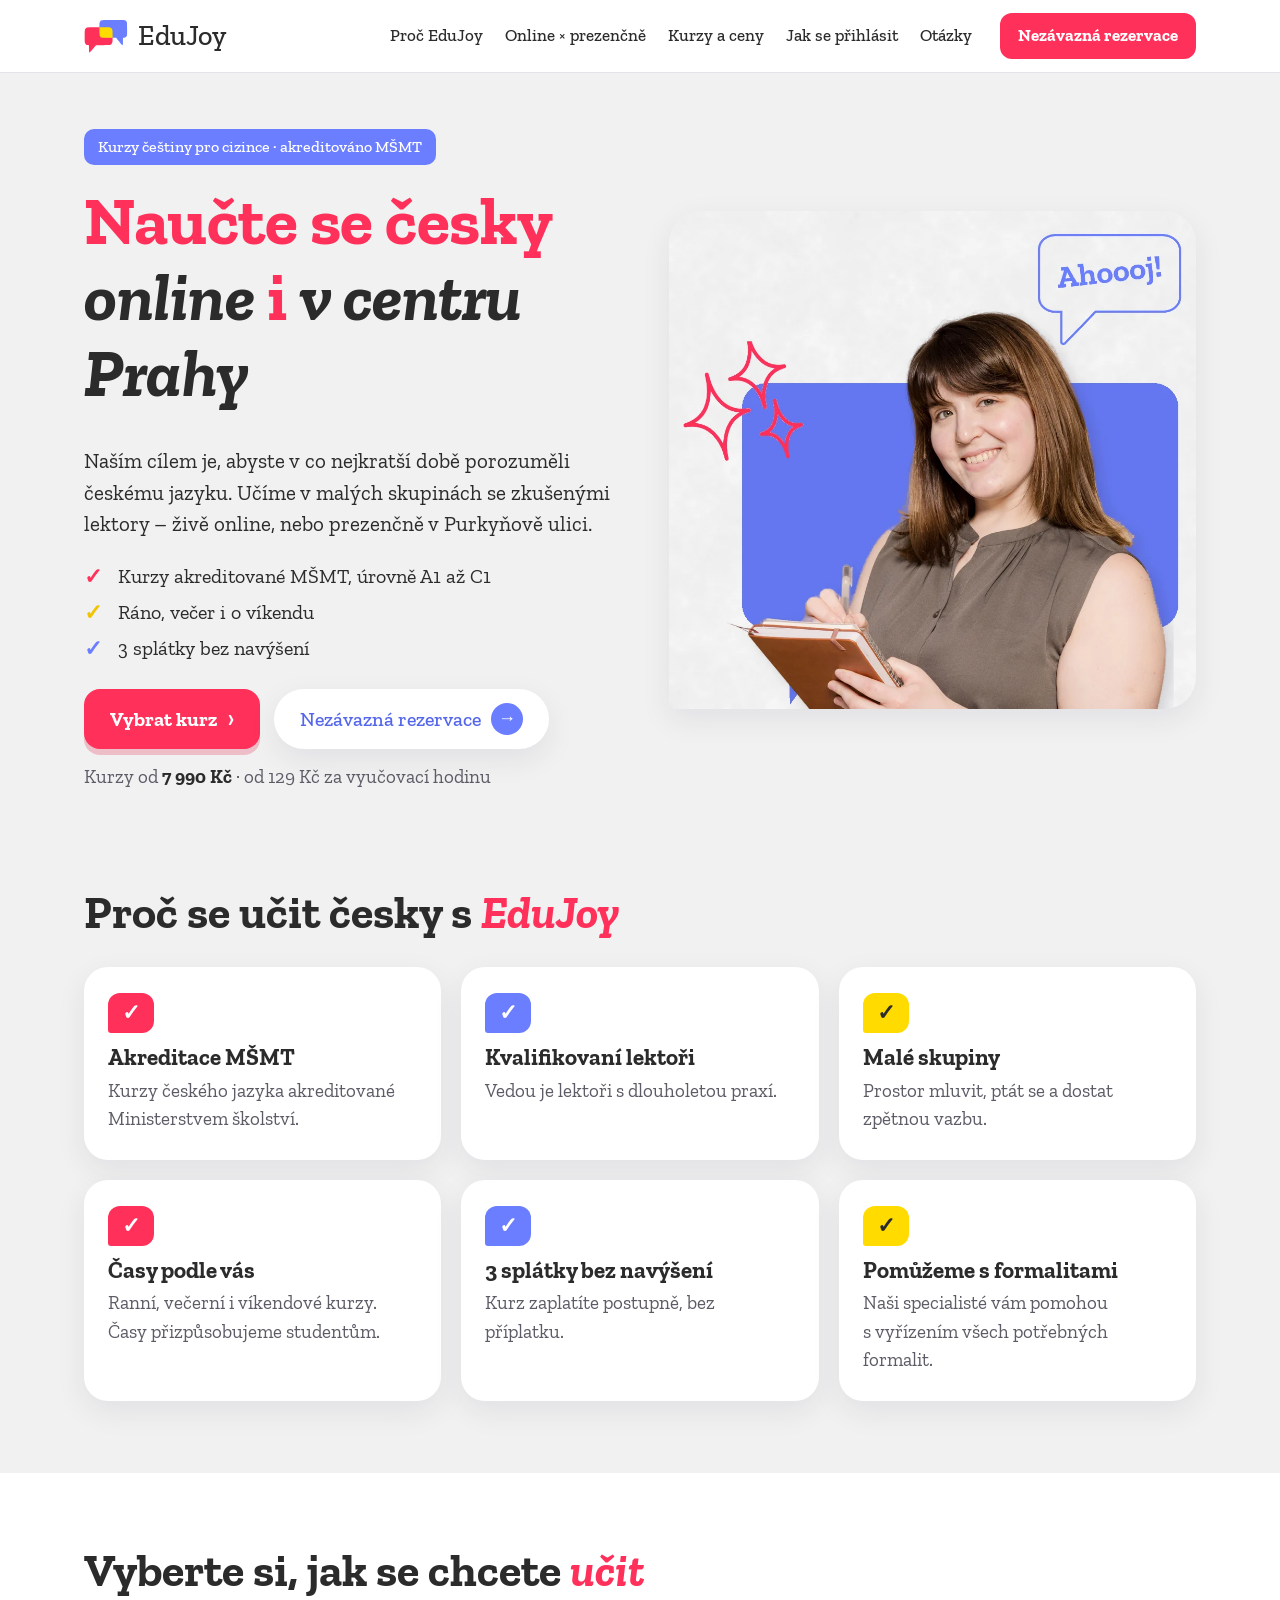
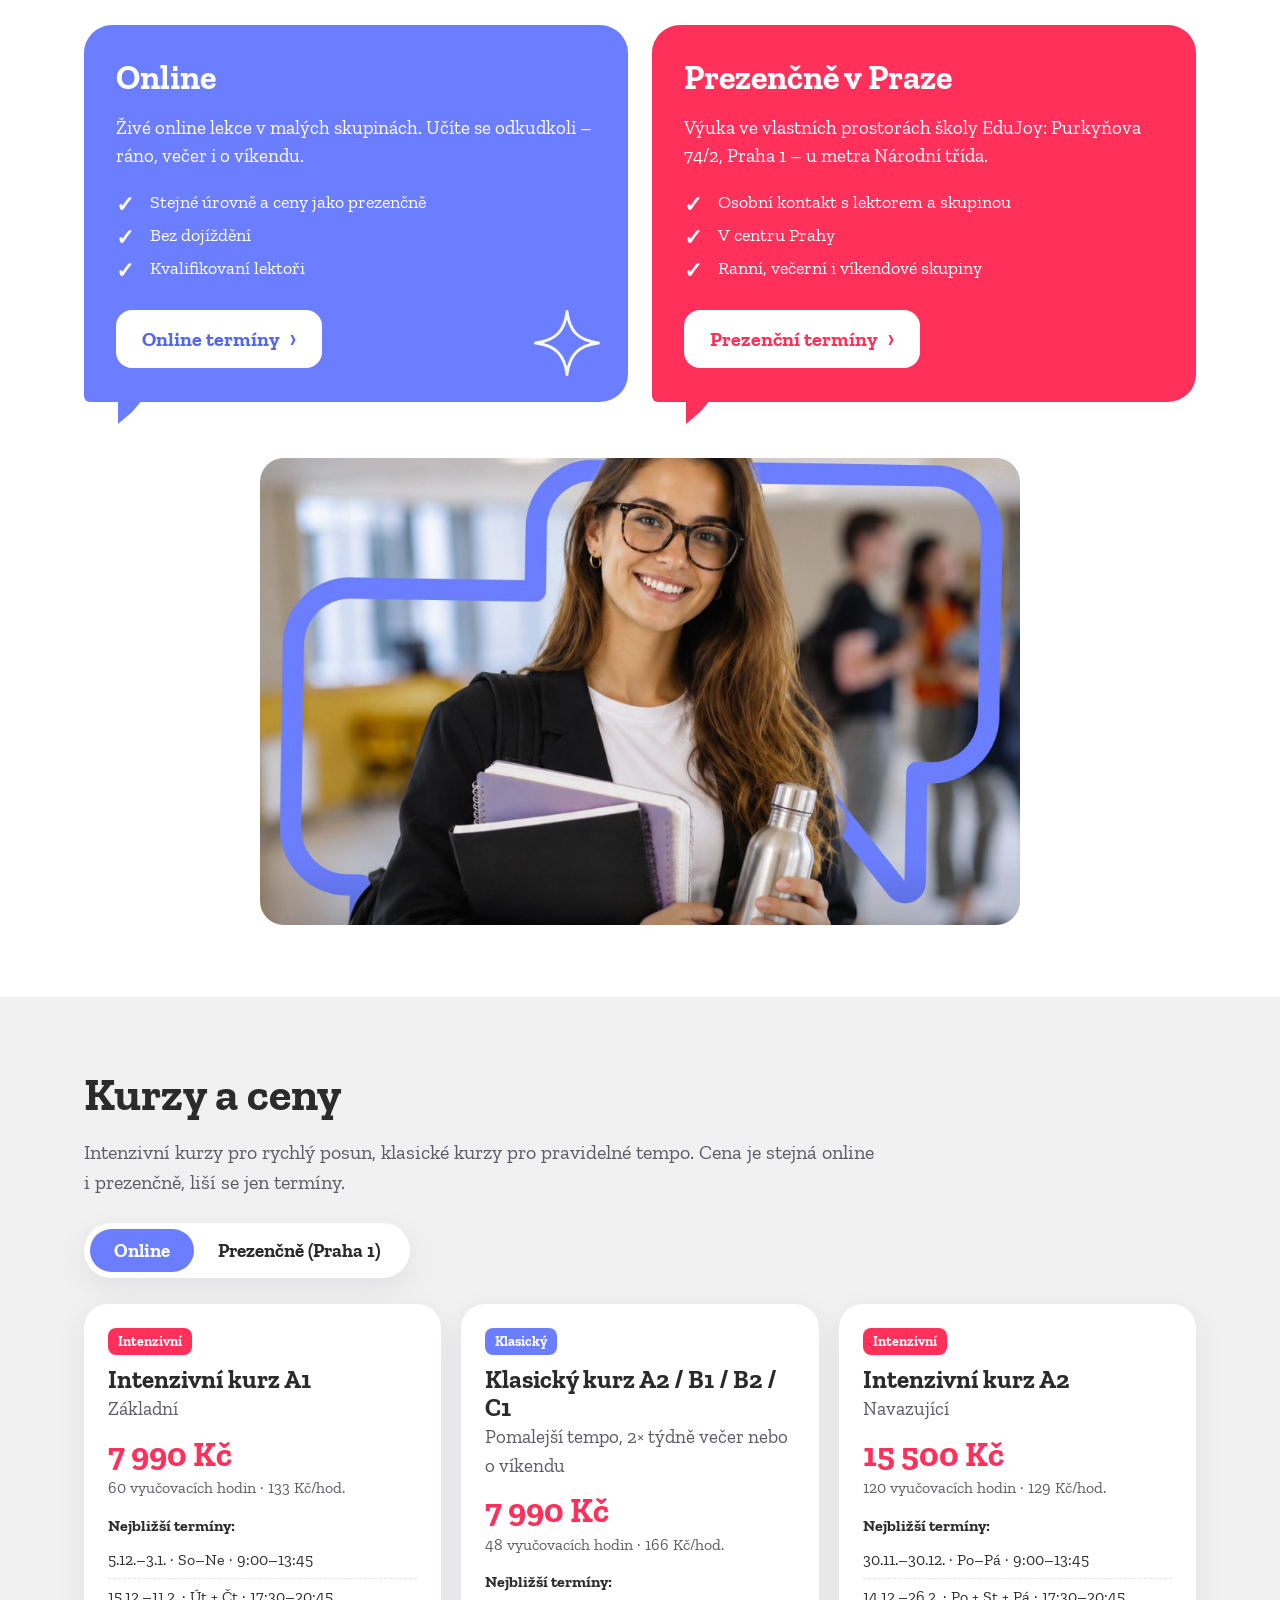
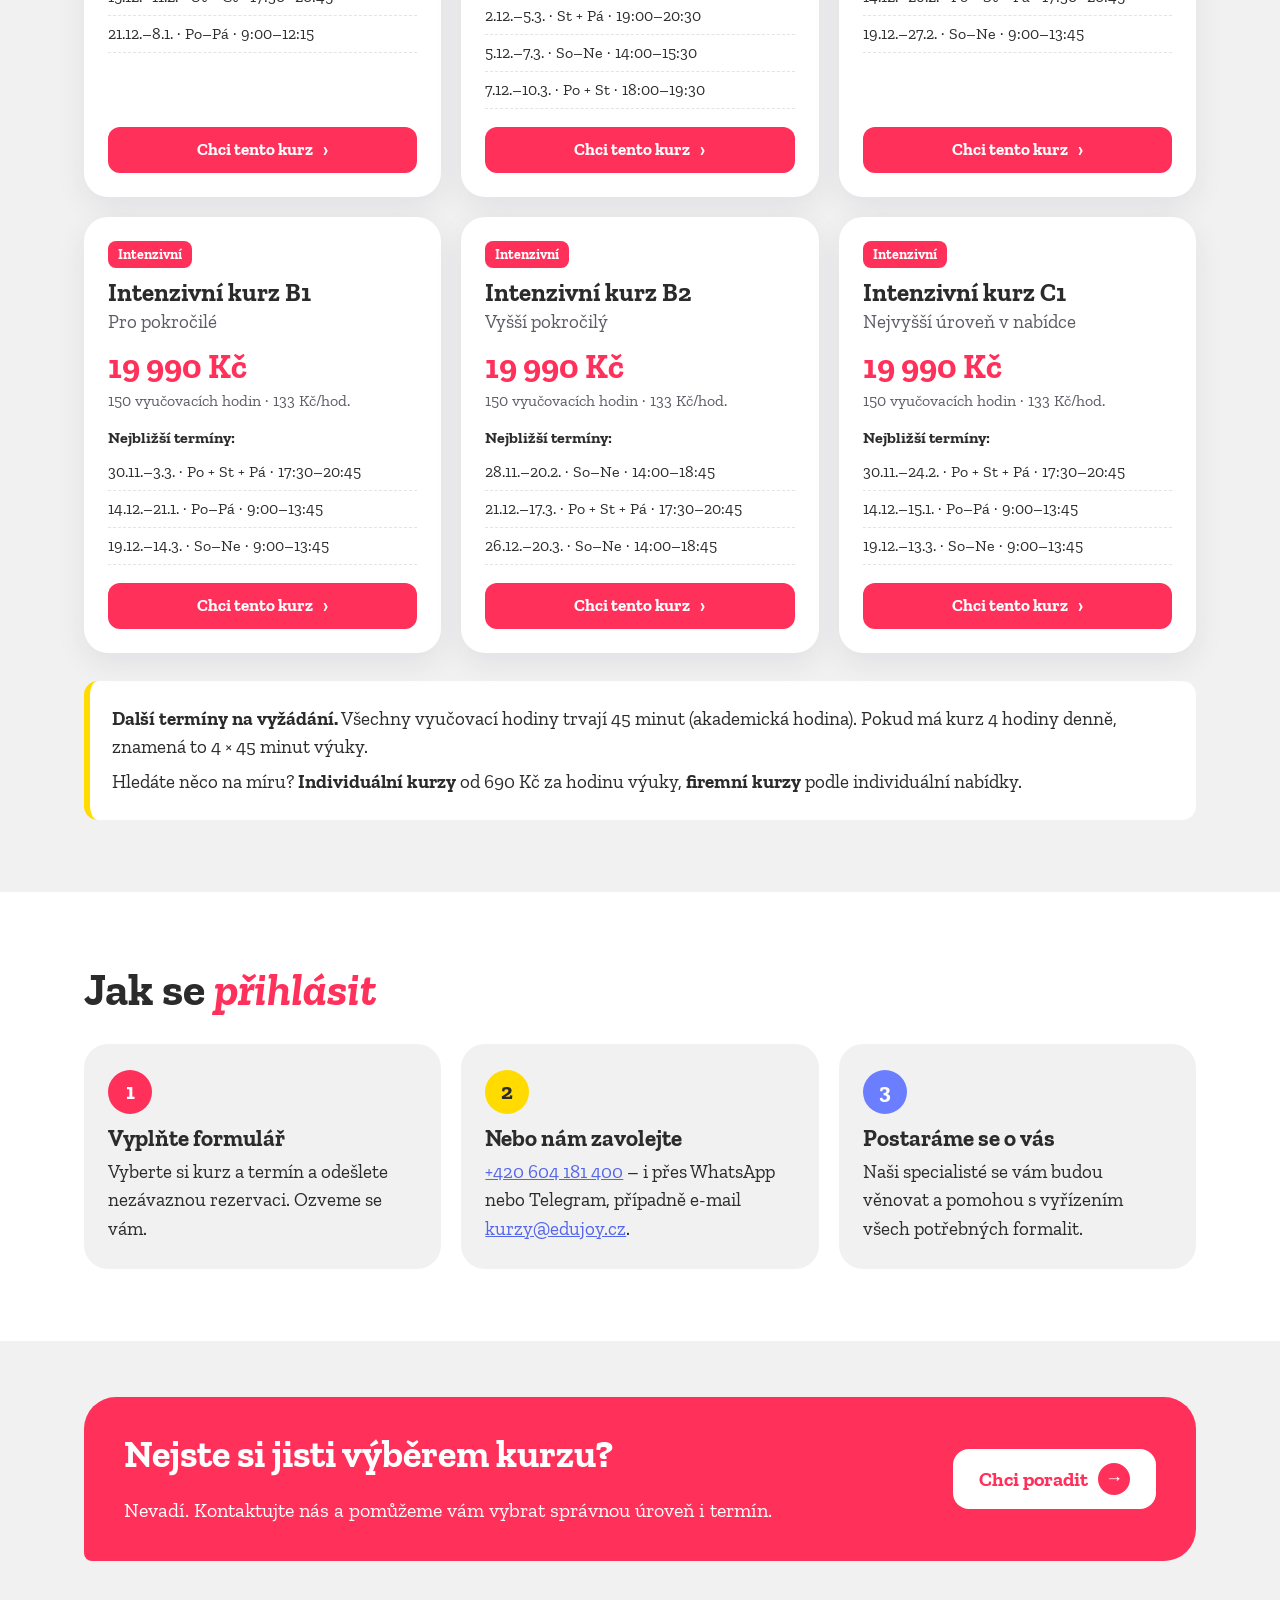
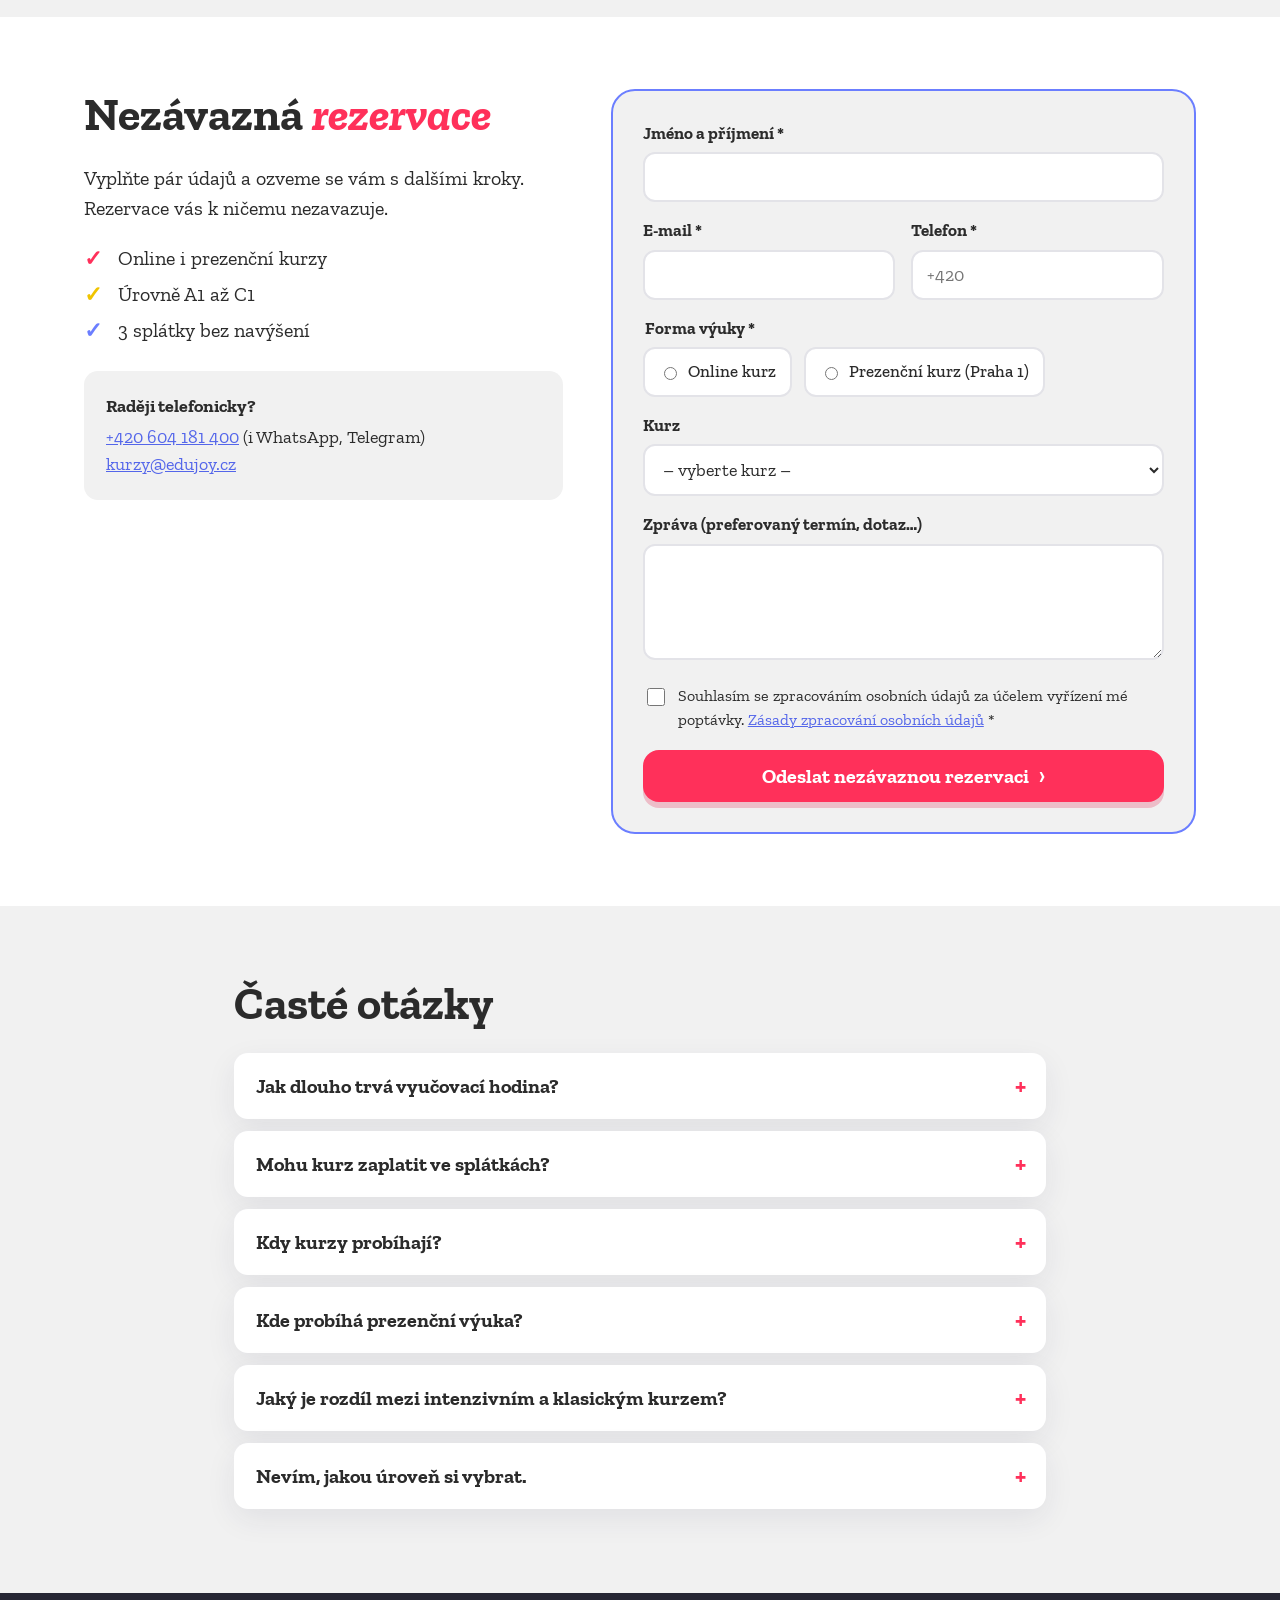
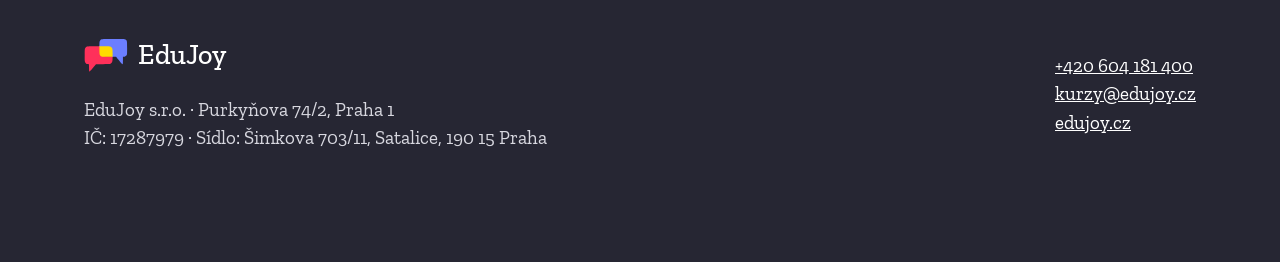
==== commit 5fb3d1dd: "Hero: adult learner photo instead of teenager (hero-adult.webp)" ====
--- a/index.html
+++ b/index.html
@@ -45,7 +45,7 @@
       <p class="hero__price">Kurzy od <strong>7 990 Kč</strong> · od 129 Kč za vyučovací hodinu</p>
     </div>
     <div class="hero__visual">
-      <img src="assets/img/hero-ahoj.jpg" alt="Studentka se sluchátky a bublina s nápisem Ahoooj!" width="1010" height="860">
+      <img src="assets/img/hero-adult.webp" alt="Usměvavá studentka kurzu češtiny s poznámkovým blokem a bublina s nápisem Ahoooj!" width="1010" height="955">
     </div>
   </div>
 </section>
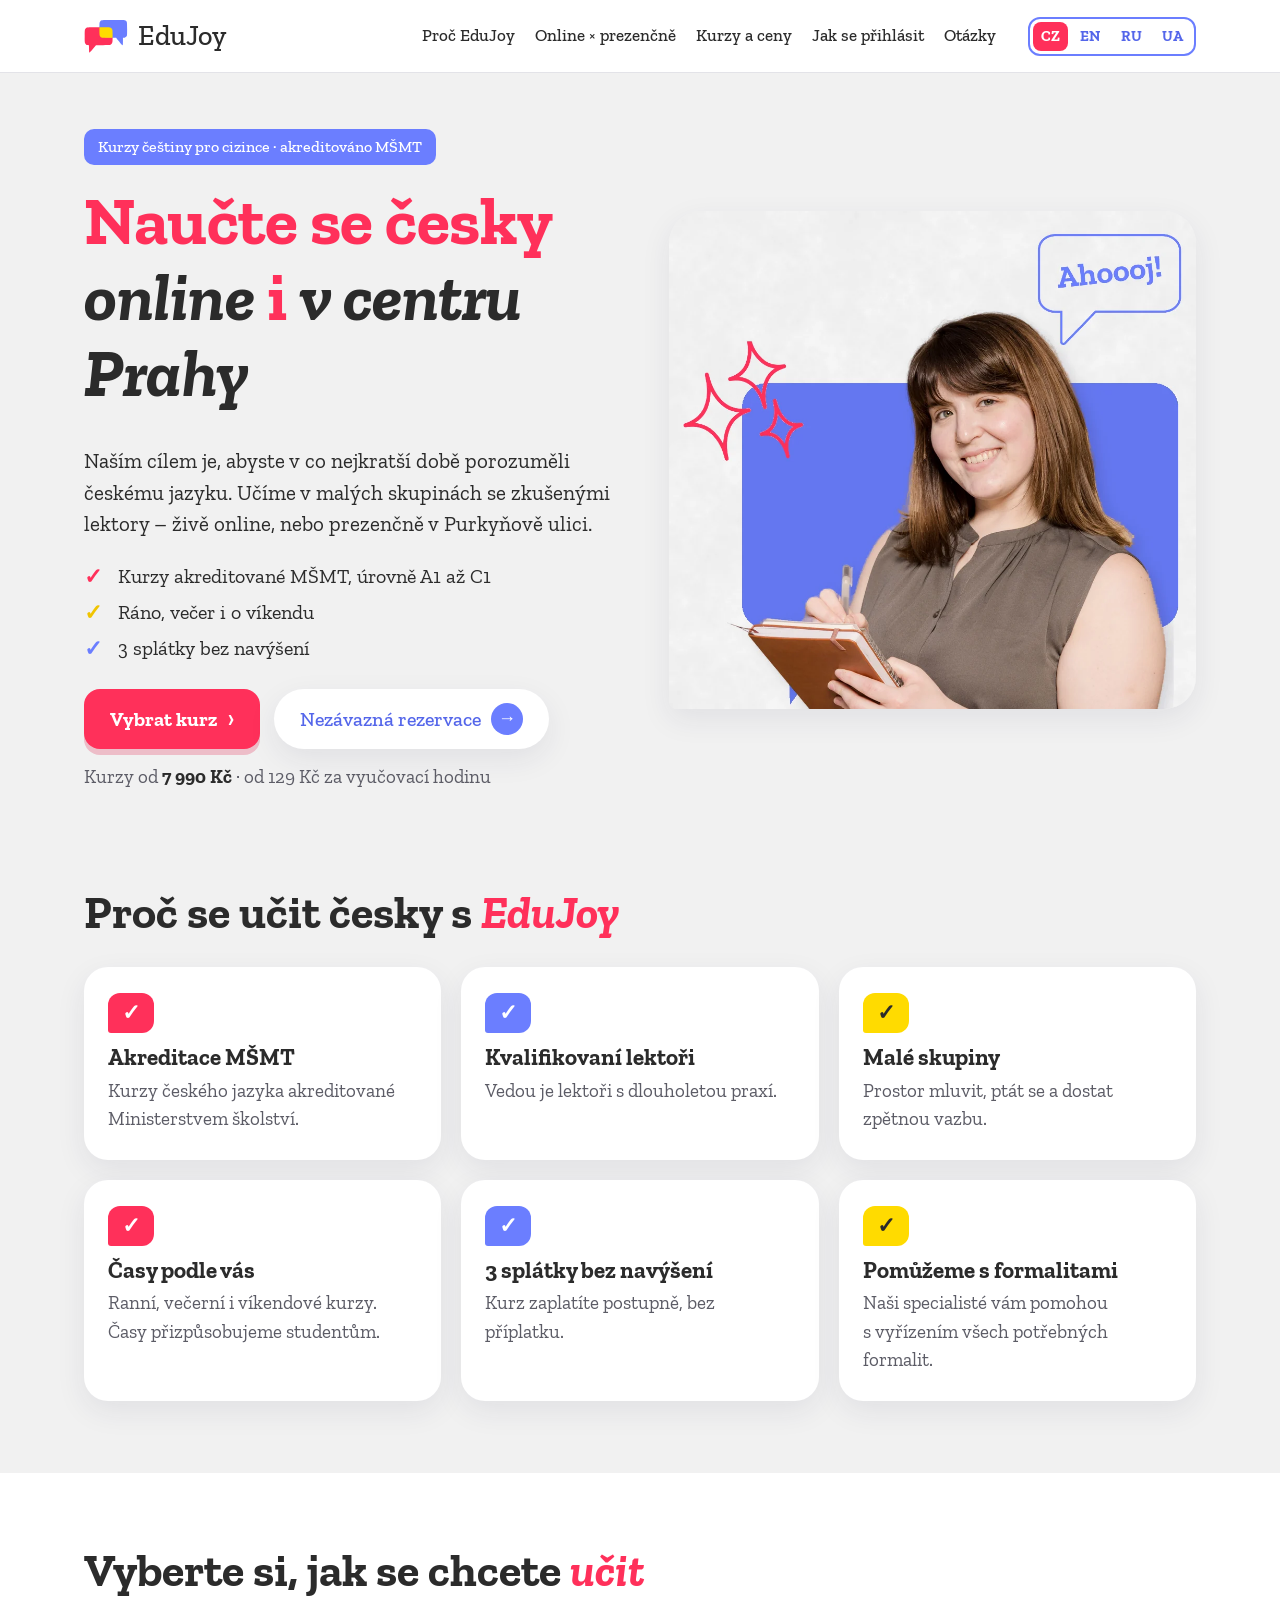
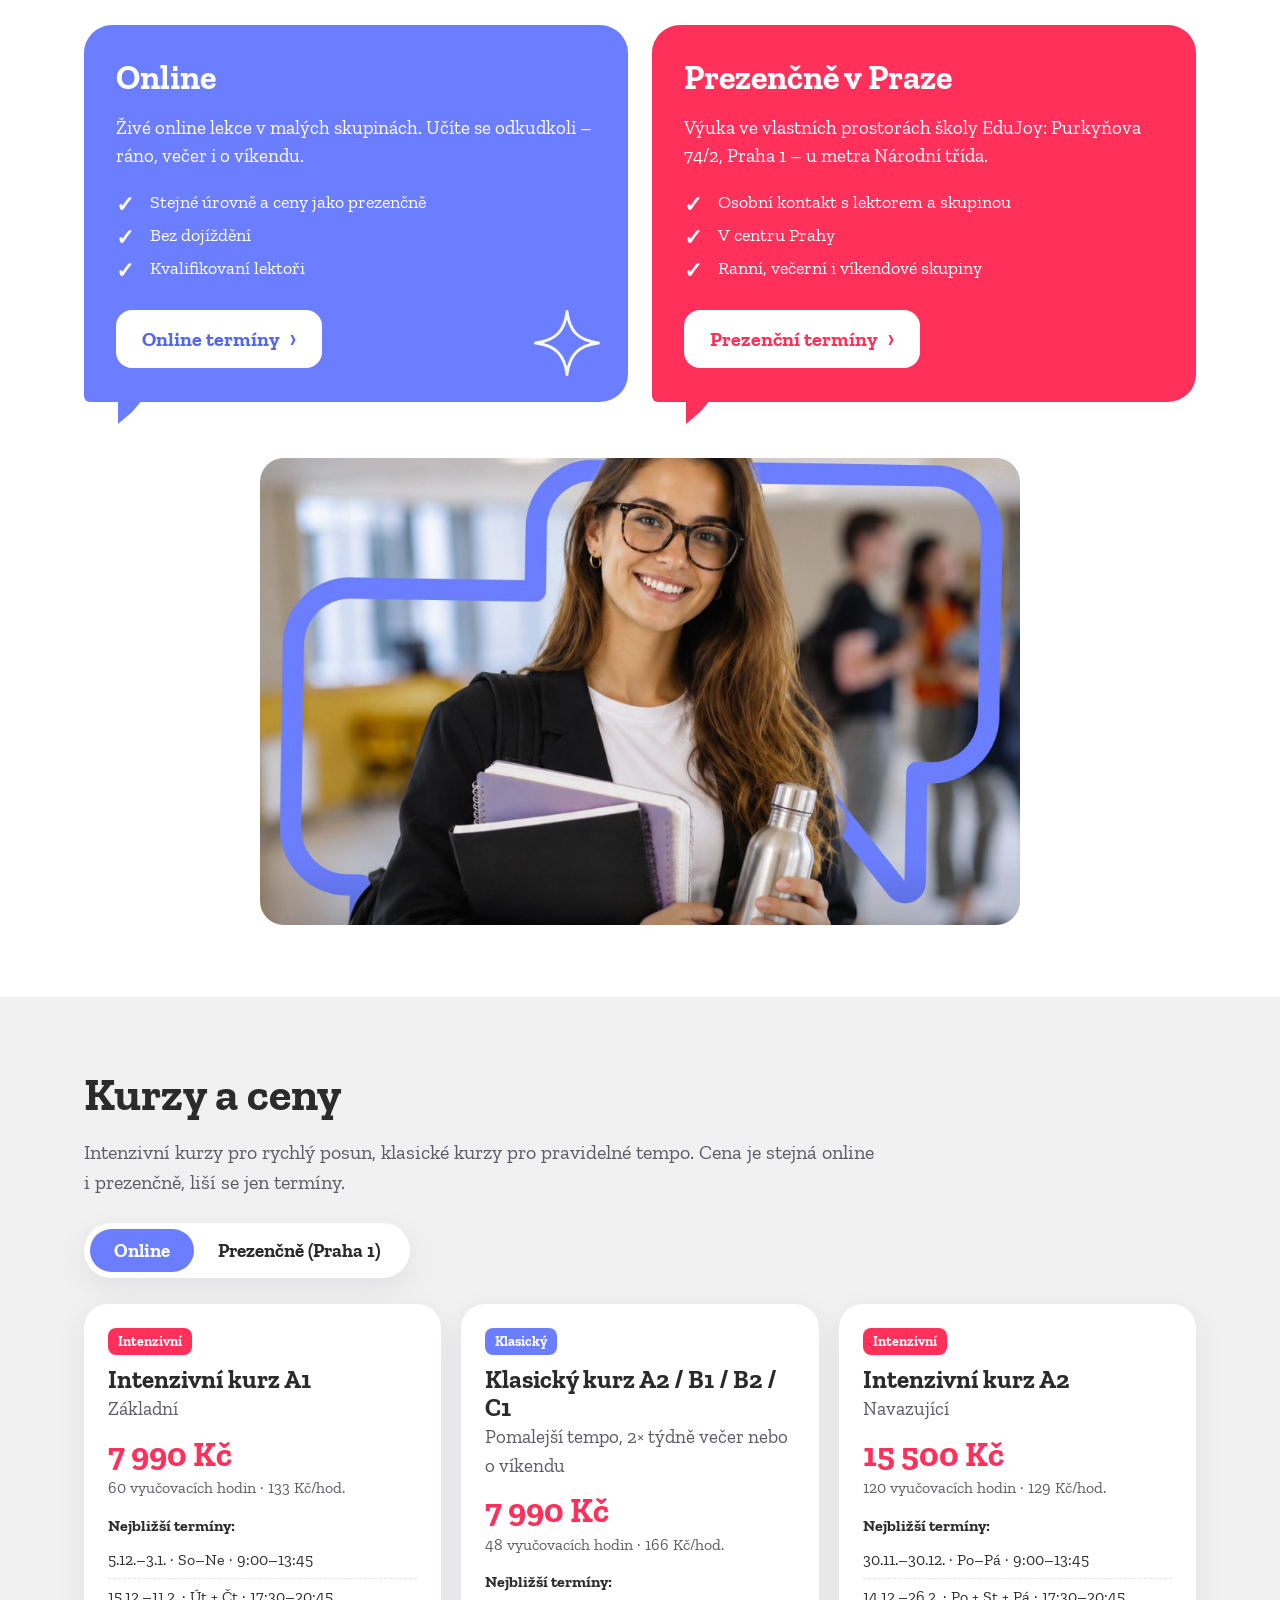
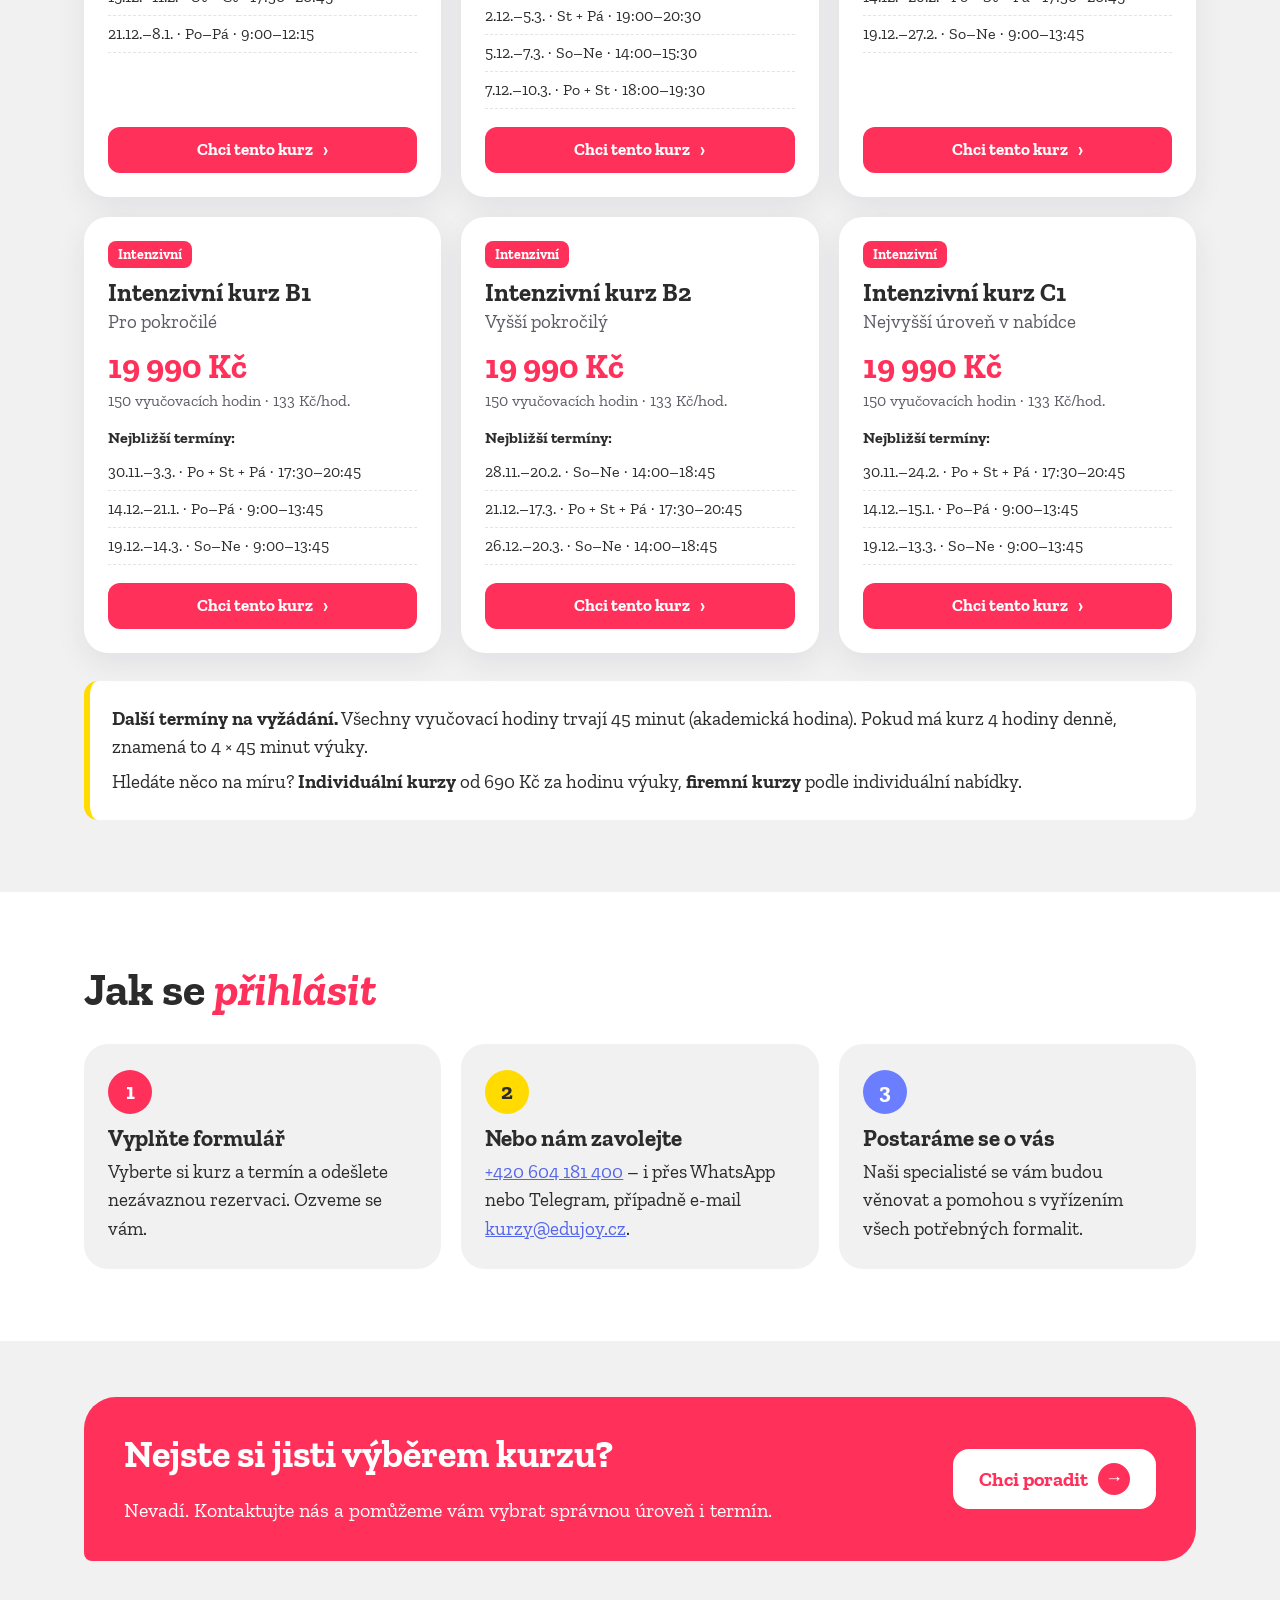
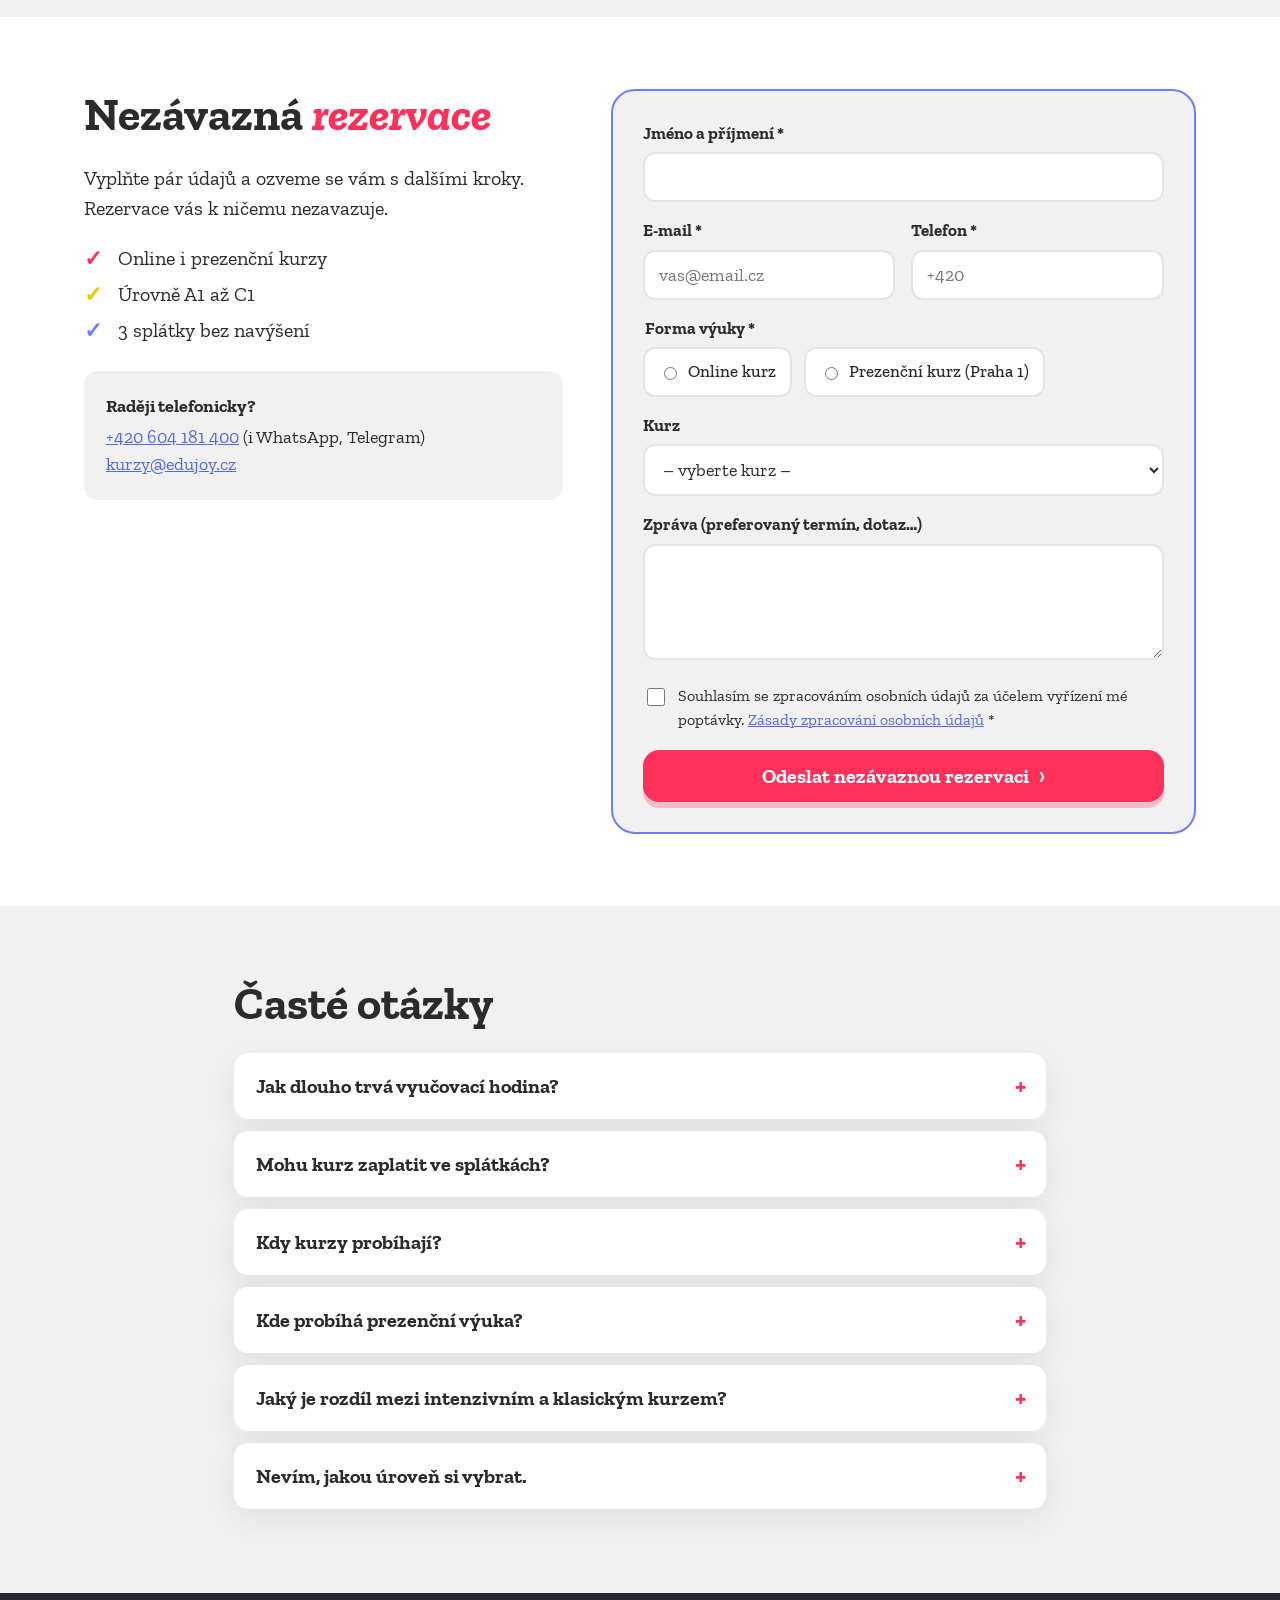
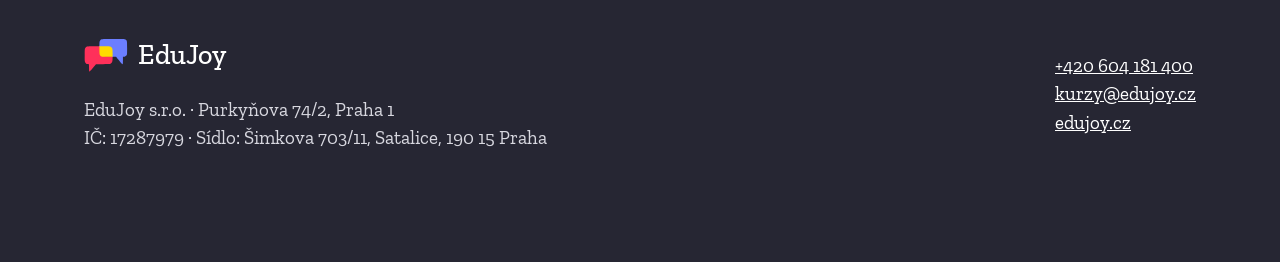
==== commit c1394995: "Add EN, RU, UK language versions + language switcher; Roboto Slab for Cyrillic" ====
--- a/index.html
+++ b/index.html
@@ -5,6 +5,12 @@
 <meta name="viewport" content="width=device-width, initial-scale=1">
 <title>Kurzy češtiny online i prezenčně v Praze | EduJoy</title>
 <meta name="description" content="Placené kurzy českého jazyka pro cizince akreditované MŠMT – online i prezenčně v centru Prahy. Malé skupiny, zkušení lektoři, 3 splátky bez navýšení.">
+<link rel="canonical" href="https://prehakmm.github.io/edujoy-landing/">
+<link rel="alternate" hreflang="cs" href="https://prehakmm.github.io/edujoy-landing/">
+<link rel="alternate" hreflang="en" href="https://prehakmm.github.io/edujoy-landing/en/">
+<link rel="alternate" hreflang="ru" href="https://prehakmm.github.io/edujoy-landing/ru/">
+<link rel="alternate" hreflang="uk" href="https://prehakmm.github.io/edujoy-landing/uk/">
+<link rel="alternate" hreflang="x-default" href="https://prehakmm.github.io/edujoy-landing/">
 <link rel="icon" href="assets/img/logo-icon.svg" type="image/svg+xml">
 <link rel="stylesheet" href="assets/fonts.css">
 <link rel="stylesheet" href="assets/style.css">
@@ -21,12 +27,17 @@
       <a href="#jak">Jak se přihlásit</a>
       <a href="#faq">Otázky</a>
     </nav>
+    <nav class="lang" aria-label="Jazyk webu">
+      <a href="./" hreflang="cs" lang="cs" class="is-active" aria-current="page">CZ</a>
+      <a href="en/" hreflang="en" lang="en">EN</a>
+      <a href="ru/" hreflang="ru" lang="ru">RU</a>
+      <a href="uk/" hreflang="uk" lang="uk">UA</a>
+    </nav>
     <a class="btn btn--header" href="#prihlaska">Nezávazná rezervace</a>
   </div>
 </header>
 
 <main id="top">
-<!-- HERO -->
 <section class="hero">
   <div class="wrap hero__in">
     <div class="hero__text">
@@ -50,7 +61,6 @@
   </div>
 </section>
 
-<!-- USP -->
 <section id="proc" class="section">
   <div class="wrap">
     <h2 class="h2">Proč se učit česky s&nbsp;<em>EduJoy</em></h2>
@@ -65,7 +75,6 @@
   </div>
 </section>
 
-<!-- FORMA -->
 <section id="forma" class="section section--white">
   <div class="wrap">
     <h2 class="h2">Vyberte si, jak se chcete <em>učit</em></h2>
@@ -93,12 +102,11 @@
       </div>
     </div>
     <figure class="student">
-      <img src="assets/img/student.jpg" alt="Usměvavá studentka s&nbsp;knihami" width="1000" height="615" loading="lazy">
+      <img src="assets/img/student.jpg" alt="Usměvavá studentka s knihami" width="1000" height="615" loading="lazy">
     </figure>
   </div>
 </section>
 
-<!-- KURZY -->
 <section id="kurzy" class="section">
   <div class="wrap">
     <h2 class="h2">Kurzy a ceny</h2>
@@ -114,37 +122,37 @@
   <span class="tag tag--red">Intenzivní</span><h3>Intenzivní kurz A1</h3><p class="course__sub">Základní</p>
   <p class="course__price"><strong>7 990 Kč</strong> <span>60 vyučovacích hodin · 133 Kč/hod.</span></p>
   <p class="course__label">Nejbližší termíny:</p><ul class="dates"><li>5.12.–3.1. · So–Ne · 9:00–13:45</li><li>15.12.–11.2. · Út + Čt · 17:30–20:45</li><li>21.12.–8.1. · Po–Pá · 9:00–12:15</li></ul>
-  <a class="btn btn--small" href="#prihlaska" data-course="Intenzivní kurz A1 (online)" data-format="online">Chci tento kurz <span class="arrow">›</span></a>
+  <a class="btn btn--small" href="#prihlaska" data-option="Intenzivní kurz A1" data-format="online">Chci tento kurz <span class="arrow">›</span></a>
 </article>
 <article class="course">
   <span class="tag tag--blue">Klasický</span><h3>Klasický kurz A2 / B1 / B2 / C1</h3><p class="course__sub">Pomalejší tempo, 2× týdně večer nebo o víkendu</p>
   <p class="course__price"><strong>7 990 Kč</strong> <span>48 vyučovacích hodin · 166 Kč/hod.</span></p>
   <p class="course__label">Nejbližší termíny:</p><ul class="dates"><li>2.12.–5.3. · St + Pá · 19:00–20:30</li><li>5.12.–7.3. · So–Ne · 14:00–15:30</li><li>7.12.–10.3. · Po + St · 18:00–19:30</li></ul>
-  <a class="btn btn--small" href="#prihlaska" data-course="Klasický kurz A2 / B1 / B2 / C1 (online)" data-format="online">Chci tento kurz <span class="arrow">›</span></a>
+  <a class="btn btn--small" href="#prihlaska" data-option="" data-format="online">Chci tento kurz <span class="arrow">›</span></a>
 </article>
 <article class="course">
   <span class="tag tag--red">Intenzivní</span><h3>Intenzivní kurz A2</h3><p class="course__sub">Navazující</p>
   <p class="course__price"><strong>15 500 Kč</strong> <span>120 vyučovacích hodin · 129 Kč/hod.</span></p>
   <p class="course__label">Nejbližší termíny:</p><ul class="dates"><li>30.11.–30.12. · Po–Pá · 9:00–13:45</li><li>14.12.–26.2. · Po + St + Pá · 17:30–20:45</li><li>19.12.–27.2. · So–Ne · 9:00–13:45</li></ul>
-  <a class="btn btn--small" href="#prihlaska" data-course="Intenzivní kurz A2 (online)" data-format="online">Chci tento kurz <span class="arrow">›</span></a>
+  <a class="btn btn--small" href="#prihlaska" data-option="Intenzivní kurz A2" data-format="online">Chci tento kurz <span class="arrow">›</span></a>
 </article>
 <article class="course">
   <span class="tag tag--red">Intenzivní</span><h3>Intenzivní kurz B1</h3><p class="course__sub">Pro pokročilé</p>
   <p class="course__price"><strong>19 990 Kč</strong> <span>150 vyučovacích hodin · 133 Kč/hod.</span></p>
   <p class="course__label">Nejbližší termíny:</p><ul class="dates"><li>30.11.–3.3. · Po + St + Pá · 17:30–20:45</li><li>14.12.–21.1. · Po–Pá · 9:00–13:45</li><li>19.12.–14.3. · So–Ne · 9:00–13:45</li></ul>
-  <a class="btn btn--small" href="#prihlaska" data-course="Intenzivní kurz B1 (online)" data-format="online">Chci tento kurz <span class="arrow">›</span></a>
+  <a class="btn btn--small" href="#prihlaska" data-option="Intenzivní kurz B1" data-format="online">Chci tento kurz <span class="arrow">›</span></a>
 </article>
 <article class="course">
   <span class="tag tag--red">Intenzivní</span><h3>Intenzivní kurz B2</h3><p class="course__sub">Vyšší pokročilý</p>
   <p class="course__price"><strong>19 990 Kč</strong> <span>150 vyučovacích hodin · 133 Kč/hod.</span></p>
   <p class="course__label">Nejbližší termíny:</p><ul class="dates"><li>28.11.–20.2. · So–Ne · 14:00–18:45</li><li>21.12.–17.3. · Po + St + Pá · 17:30–20:45</li><li>26.12.–20.3. · So–Ne · 14:00–18:45</li></ul>
-  <a class="btn btn--small" href="#prihlaska" data-course="Intenzivní kurz B2 (online)" data-format="online">Chci tento kurz <span class="arrow">›</span></a>
+  <a class="btn btn--small" href="#prihlaska" data-option="Intenzivní kurz B2" data-format="online">Chci tento kurz <span class="arrow">›</span></a>
 </article>
 <article class="course">
   <span class="tag tag--red">Intenzivní</span><h3>Intenzivní kurz C1</h3><p class="course__sub">Nejvyšší úroveň v nabídce</p>
   <p class="course__price"><strong>19 990 Kč</strong> <span>150 vyučovacích hodin · 133 Kč/hod.</span></p>
   <p class="course__label">Nejbližší termíny:</p><ul class="dates"><li>30.11.–24.2. · Po + St + Pá · 17:30–20:45</li><li>14.12.–15.1. · Po–Pá · 9:00–13:45</li><li>19.12.–13.3. · So–Ne · 9:00–13:45</li></ul>
-  <a class="btn btn--small" href="#prihlaska" data-course="Intenzivní kurz C1 (online)" data-format="online">Chci tento kurz <span class="arrow">›</span></a>
+  <a class="btn btn--small" href="#prihlaska" data-option="Intenzivní kurz C1" data-format="online">Chci tento kurz <span class="arrow">›</span></a>
 </article>
       </div>
     </div>
@@ -155,37 +163,37 @@
   <span class="tag tag--red">Intenzivní</span><h3>Intenzivní kurz A1</h3><p class="course__sub">Základní</p>
   <p class="course__price"><strong>7 990 Kč</strong> <span>60 vyučovacích hodin · 133 Kč/hod.</span></p>
   <p class="course__label">Nejbližší termíny:</p><ul class="dates"><li>5.12.–3.1. · So–Ne · 9:00–13:45</li><li>15.12.–9.2. · Út + Čt · 17:30–20:45</li><li>21.12.–8.1. · Po–Pá · 9:00–12:15</li></ul>
-  <a class="btn btn--small" href="#prihlaska" data-course="Intenzivní kurz A1 (prezenčně)" data-format="prezencni">Chci tento kurz <span class="arrow">›</span></a>
+  <a class="btn btn--small" href="#prihlaska" data-option="Intenzivní kurz A1" data-format="prezencni">Chci tento kurz <span class="arrow">›</span></a>
 </article>
 <article class="course">
   <span class="tag tag--blue">Klasický</span><h3>Klasický kurz A2 / B1 / B2 / C1</h3><p class="course__sub">Pomalejší tempo, 2× týdně večer nebo o víkendu</p>
   <p class="course__price"><strong>7 990 Kč</strong> <span>48 vyučovacích hodin · 166 Kč/hod.</span></p>
   <p class="course__label">Nejbližší termíny:</p><ul class="dates"><li>2.12.–5.3. · St + Pá · 19:00–20:30</li><li>5.12.–7.3. · So–Ne · 14:00–15:30</li><li>7.12.–10.3. · Po + St · 18:00–19:30</li></ul>
-  <a class="btn btn--small" href="#prihlaska" data-course="Klasický kurz A2 / B1 / B2 / C1 (prezenčně)" data-format="prezencni">Chci tento kurz <span class="arrow">›</span></a>
+  <a class="btn btn--small" href="#prihlaska" data-option="" data-format="prezencni">Chci tento kurz <span class="arrow">›</span></a>
 </article>
 <article class="course">
   <span class="tag tag--red">Intenzivní</span><h3>Intenzivní kurz A2</h3><p class="course__sub">Navazující</p>
   <p class="course__price"><strong>15 500 Kč</strong> <span>120 vyučovacích hodin · 129 Kč/hod.</span></p>
   <p class="course__label">Nejbližší termíny:</p><ul class="dates"><li>5.12.–7.2. · So–Ne · 14:00–18:45</li><li>14.12.–13.1. · Po–Pá · 9:00–13:45</li><li>21.12.–3.3. · Po + St + Pá · 17:30–20:45</li></ul>
-  <a class="btn btn--small" href="#prihlaska" data-course="Intenzivní kurz A2 (prezenčně)" data-format="prezencni">Chci tento kurz <span class="arrow">›</span></a>
+  <a class="btn btn--small" href="#prihlaska" data-option="Intenzivní kurz A2" data-format="prezencni">Chci tento kurz <span class="arrow">›</span></a>
 </article>
 <article class="course">
   <span class="tag tag--red">Intenzivní</span><h3>Intenzivní kurz B1</h3><p class="course__sub">Pro pokročilé</p>
   <p class="course__price"><strong>19 990 Kč</strong> <span>150 vyučovacích hodin · 133 Kč/hod.</span></p>
   <p class="course__label">Nejbližší termíny:</p><ul class="dates"><li>7.12.–8.3. · Po + St + Pá · 17:30–20:45</li><li>7.12.–13.1. · Po–Pá · 9:00–13:45</li><li>12.12.–6.3. · So–Ne · 14:00–18:45</li></ul>
-  <a class="btn btn--small" href="#prihlaska" data-course="Intenzivní kurz B1 (prezenčně)" data-format="prezencni">Chci tento kurz <span class="arrow">›</span></a>
+  <a class="btn btn--small" href="#prihlaska" data-option="Intenzivní kurz B1" data-format="prezencni">Chci tento kurz <span class="arrow">›</span></a>
 </article>
 <article class="course">
   <span class="tag tag--red">Intenzivní</span><h3>Intenzivní kurz B2</h3><p class="course__sub">Vyšší pokročilý</p>
   <p class="course__price"><strong>19 990 Kč</strong> <span>150 vyučovacích hodin · 133 Kč/hod.</span></p>
   <p class="course__label">Nejbližší termíny:</p><ul class="dates"><li>28.11.–20.2. · So–Ne · 14:00–18:45</li><li>21.12.–17.3. · Po + St + Pá · 17:30–20:45</li><li>26.12.–20.3. · So–Ne · 14:00–18:45</li></ul>
-  <a class="btn btn--small" href="#prihlaska" data-course="Intenzivní kurz B2 (prezenčně)" data-format="prezencni">Chci tento kurz <span class="arrow">›</span></a>
+  <a class="btn btn--small" href="#prihlaska" data-option="Intenzivní kurz B2" data-format="prezencni">Chci tento kurz <span class="arrow">›</span></a>
 </article>
 <article class="course">
   <span class="tag tag--red">Intenzivní</span><h3>Intenzivní kurz C1</h3><p class="course__sub">Nejvyšší úroveň v nabídce</p>
   <p class="course__price"><strong>19 990 Kč</strong> <span>150 vyučovacích hodin · 133 Kč/hod.</span></p>
   <p class="course__label">Nejbližší termíny:</p><ul class="dates"><li>14.12.–15.1. · Po–Pá · 9:00–13:45</li><li>14.12.–10.3. · Po + St + Pá · 17:30–20:45</li><li>19.12.–13.3. · So–Ne · 14:00–18:45</li></ul>
-  <a class="btn btn--small" href="#prihlaska" data-course="Intenzivní kurz C1 (prezenčně)" data-format="prezencni">Chci tento kurz <span class="arrow">›</span></a>
+  <a class="btn btn--small" href="#prihlaska" data-option="Intenzivní kurz C1" data-format="prezencni">Chci tento kurz <span class="arrow">›</span></a>
 </article>
       </div>
     </div>
@@ -196,7 +204,6 @@
   </div>
 </section>
 
-<!-- JAK -->
 <section id="jak" class="section section--white">
   <div class="wrap">
     <h2 class="h2">Jak se <em>přihlásit</em></h2>
@@ -208,7 +215,6 @@
   </div>
 </section>
 
-<!-- CTA BANNER -->
 <section class="section cta-band-wrap">
   <div class="wrap">
     <div class="cta-band">
@@ -221,7 +227,6 @@
   </div>
 </section>
 
-<!-- FORM -->
 <section id="prihlaska" class="section section--white">
   <div class="wrap form-wrap">
     <div class="form-intro">
@@ -238,8 +243,9 @@
       </div>
     </div>
 
-    <!-- TODO: doplnit action URL formuláře (např. endpoint CRM / Ecomail / Make / PHP skript) a metodu. Nyní se data nikam neodesílají. -->
-    <form class="form" id="lead-form" action="#TODO-ACTION-URL" method="post" novalidate>
+    <!-- TODO: doplnit action URL formuláře (endpoint CRM / Ecomail / Make / PHP skript). Nyní se data nikam neodesílají. -->
+    <form class="form" id="lead-form" action="#TODO-ACTION-URL" method="post" novalidate data-msg-classic="Mám zájem o klasický kurz, úroveň: ">
+      <input type="hidden" name="lang" value="cs">
       <div class="field">
         <label for="f-name">Jméno a příjmení *</label>
         <input id="f-name" name="name" type="text" autocomplete="name" required>
@@ -247,7 +253,7 @@
       <div class="field-row">
         <div class="field">
           <label for="f-email">E-mail *</label>
-          <input id="f-email" name="email" type="email" autocomplete="email" required>
+          <input id="f-email" name="email" type="email" autocomplete="email" placeholder="vas@email.cz" required>
         </div>
         <div class="field">
           <label for="f-phone">Telefon *</label>
@@ -265,22 +271,22 @@
         <label for="f-course">Kurz</label>
         <select id="f-course" name="course">
           <option value="">– vyberte kurz –</option>
-<option>Intenzivní kurz A1</option>
-<option>Intenzivní kurz A2</option>
-<option>Intenzivní kurz B1</option>
-<option>Intenzivní kurz B2</option>
-<option>Intenzivní kurz C1</option>
-<option>Klasický kurz A2</option>
-<option>Klasický kurz B1</option>
-<option>Klasický kurz B2</option>
-<option>Klasický kurz C1</option>
-<option>Individuální kurz</option>
-<option>Ještě nevím – poraďte mi</option>
+          <option>Intenzivní kurz A1</option>
+          <option>Intenzivní kurz A2</option>
+          <option>Intenzivní kurz B1</option>
+          <option>Intenzivní kurz B2</option>
+          <option>Intenzivní kurz C1</option>
+          <option>Klasický kurz A2</option>
+          <option>Klasický kurz B1</option>
+          <option>Klasický kurz B2</option>
+          <option>Klasický kurz C1</option>
+          <option>Individuální kurz</option>
+          <option>Ještě nevím – poraďte mi</option>
         </select>
       </div>
       <div class="field">
         <label for="f-msg">Zpráva (preferovaný termín, dotaz…)</label>
-        <textarea id="f-msg" name="message" rows="4"></textarea>
+        <textarea id="f-msg" name="message" rows="4" placeholder=""></textarea>
       </div>
       <label class="consent"><input type="checkbox" name="gdpr" required> <span>Souhlasím se zpracováním osobních údajů za účelem vyřízení mé poptávky. <a href="#TODO-GDPR-URL">Zásady zpracování osobních údajů</a> *</span></label>
       <p class="form__error" id="form-error" hidden>Vyplňte prosím všechna povinná pole označená hvězdičkou.</p>
@@ -294,7 +300,6 @@
   </div>
 </section>
 
-<!-- FAQ -->
 <section id="faq" class="section">
   <div class="wrap faq">
     <h2 class="h2">Časté otázky</h2>
--- a/assets/style.css
+++ b/assets/style.css
@@ -19,7 +19,7 @@
 .header__in{display:flex;align-items:center;gap:28px;height:72px}
 .logo{display:flex;align-items:center;gap:10px;text-decoration:none;color:var(--ink);font-size:28px;font-weight:500;letter-spacing:-.3px}
 .logo img{width:44px;height:auto}
-.nav{display:flex;gap:22px;margin-left:auto}
+.nav{display:flex;gap:20px;margin-left:auto}
 .nav a{color:var(--ink);text-decoration:none;font-weight:500;font-size:17px}
 .nav a:hover{color:var(--red)}
 
@@ -194,3 +194,24 @@
 }
 
 .choice.is-invalid .choice__opt{border-color:var(--red)}
+
+/* language switcher */
+.lang{display:flex;gap:4px;background:#fff;border:2px solid var(--blue);border-radius:12px;padding:3px}
+.lang a{font-weight:700;font-size:15px;line-height:1;color:var(--blue-d);text-decoration:none;padding:7px 8px;border-radius:8px;letter-spacing:.3px}
+.lang a:hover{background:#eef0ff}
+.lang a.is-active{background:var(--red);color:#fff}
+.lang a:focus-visible{outline:3px solid var(--yellow);outline-offset:1px}
+/* Cyrillic pages: Zilla Slab has no Cyrillic glyphs → Roboto Slab */
+html[lang="ru"],html[lang="uk"]{--font:"Roboto Slab", Georgia, "Times New Roman", serif}
+html[lang="ru"] body,html[lang="uk"] body{font-size:18px}
+html[lang="ru"] .hero h1,html[lang="uk"] .hero h1{font-size:clamp(34px,4.6vw,58px)}
+@media (max-width:1180px){.nav{gap:14px}.nav a{font-size:16px}}
+@media (max-width:980px){.lang{margin-left:auto}.btn--header{margin-left:12px}}
+@media (max-width:640px){.lang a{font-size:14px;padding:7px 7px}.logo span{font-size:22px}}
+/* header fit: labels on one line; header CTA only on wide screens (hero + sticky CTA cover the rest) */
+.nav a{white-space:nowrap}
+.btn--header{white-space:nowrap}
+@media (max-width:1500px){.btn--header{display:none}.lang{margin-left:8px}}
+.logo{flex:none}.header__in{gap:24px}
+@media (max-width:980px){.lang{margin-left:auto}}
+.btn{white-space:nowrap}.arrow-circle{flex:none}@media (max-width:640px){.cta-band .btn{white-space:normal}}
